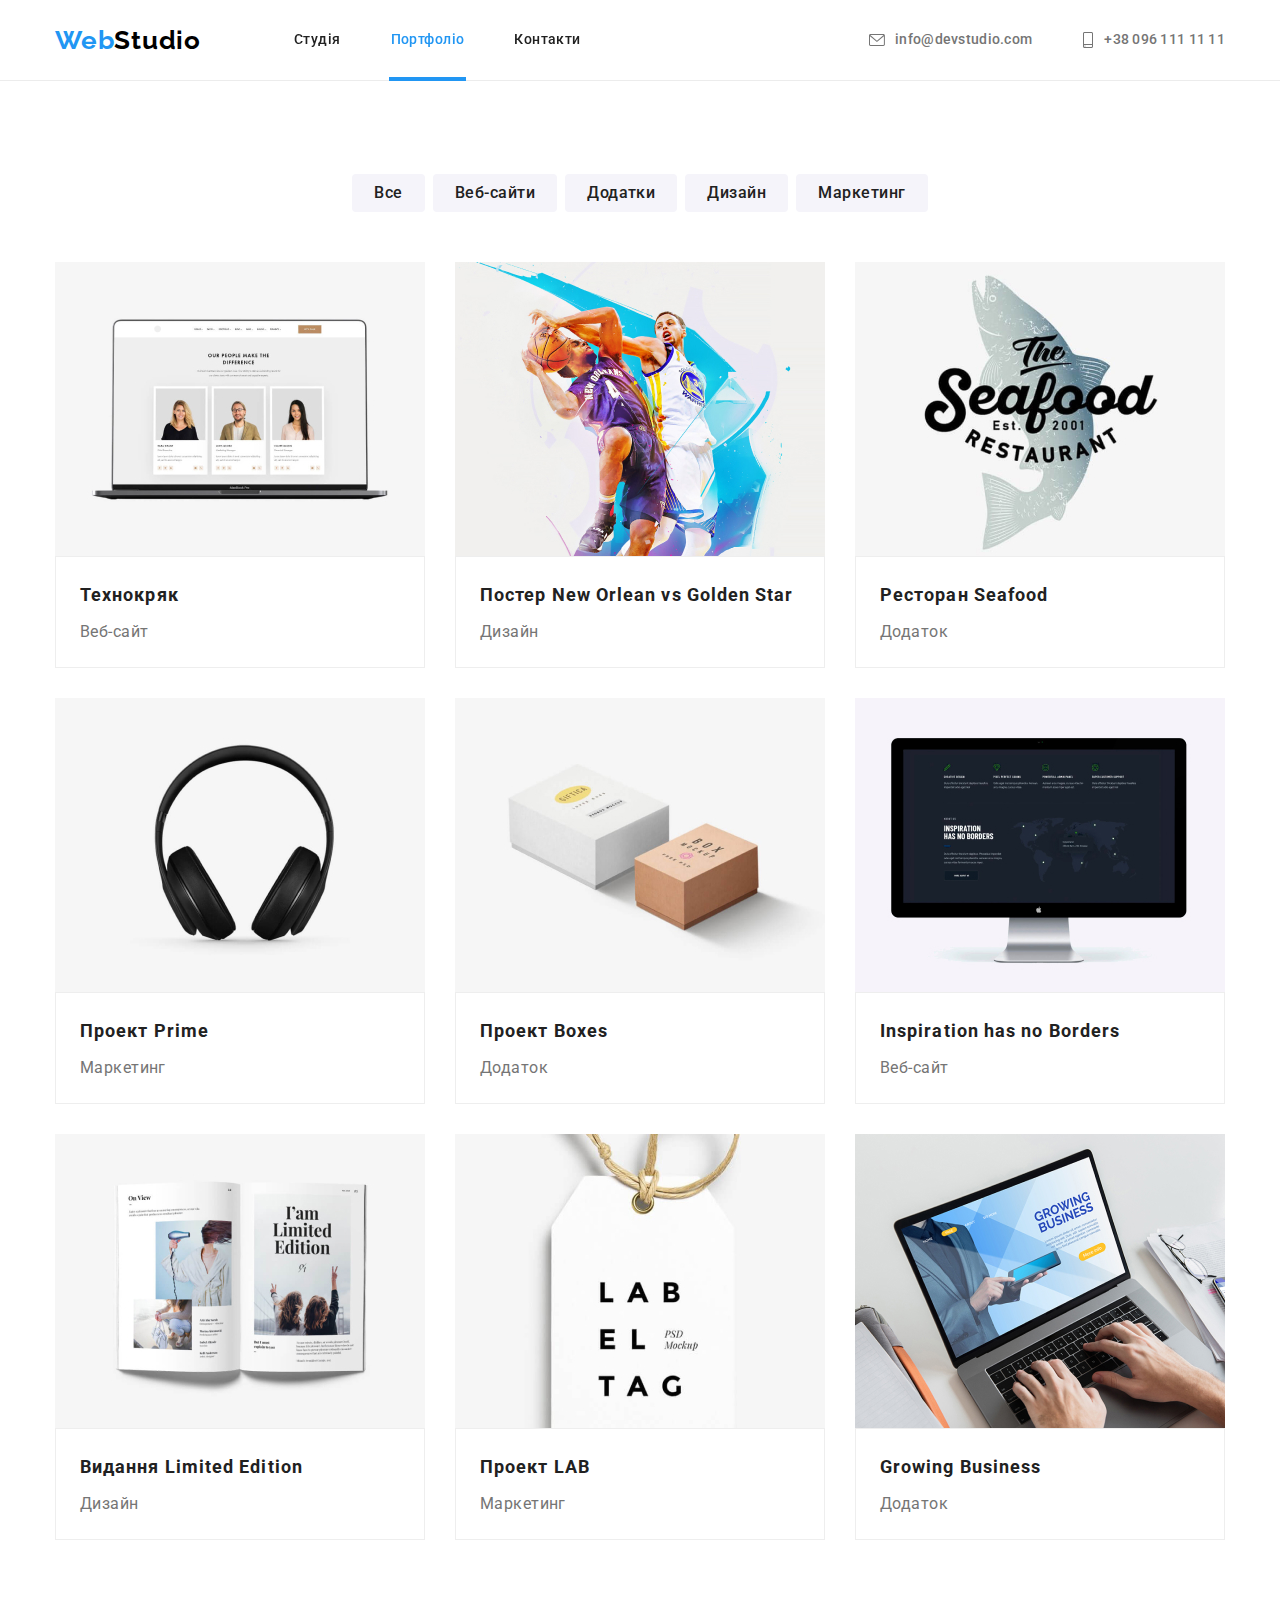
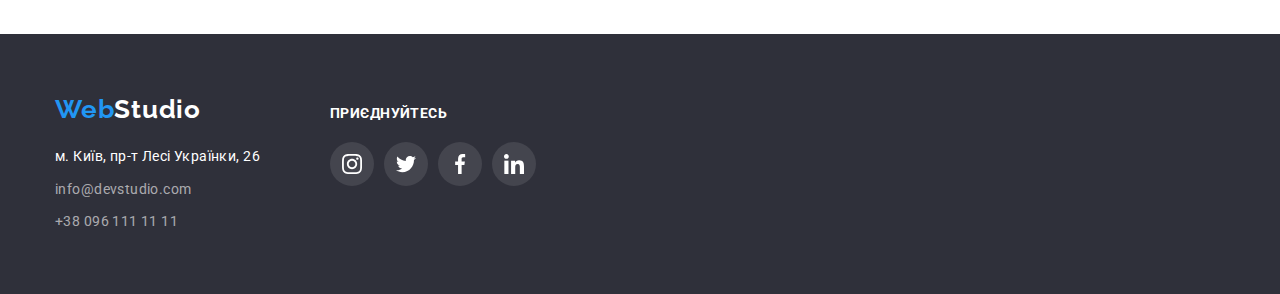
==== portfolio.html @ 3362c7db "+" ====
<!DOCTYPE html>
<html lang="uk">
<head>
    <meta charset="UTF-8" />
    <meta http-equiv="X-UA-Compatible" content="IE=edge" />
    <meta name="viewport" content="width=device-width, initial-scale=1.0" />
    <link
      rel="stylesheet"
      href="https://cdnjs.cloudflare.com/ajax/libs/modern-normalize/0.6.0/modern-normalize.min.css
   "/>
    
    <link rel="preconnect" href="https://fonts.googleapis.com" />
    <link rel="preconnect" href="https://fonts.gstatic.com" crossorigin />
    <link
      href="https://fonts.googleapis.com/css2?family=Raleway:wght@700&family=Roboto:wght@400;500;700;900&display=swap"
      rel="stylesheet"
    />
    <link rel="stylesheet" href="styles/styles.css" />
    <title>Studio</title>
  </head>
<body>
     <!--header шапка-->
    <header class="page-head">
      <div class="container">
        <nav class="page-header">
          <a href="./index.html" class="slogan"
            ><span class="logo">Web</span>Studio</a
          >
          <ul class="site-nav">
            <li class="list">
              <a href="./index.html" class="item">Студія</a>
            </li>
            <li class="list">
              <a href="./portfolio.html" class="item current">Портфоліо</a>
            </li>
            <li class="list">
              <a href="" class="item">Контакти</a>
            </li>
          </ul>
        </nav>
        <ul class="nav-kontact">
          <li class="lis">
            <a href="mailto:info@devstudio.com" class="contacts">
              <svg class="contacts-icon" width="16" height="12">
                <use href="./images/icon/sprite.svg#icon-envelope"></use>
              </svg>
              info@devstudio.com</a
            >
          </li>
          <li class="lis">
            <a href="tel:+380961111111" class="contacts">
              <svg class="contacts-icon" width="12" height="16">
                <use href="./images/icon/sprite.svg#icon-smartphone"></use>
              </svg>
              +38 096 111 11 11
            </a>
          </li>
        </ul>
      </div>
    </header>
    <main>
    <section class="section">
        <!--Список кнопок навігація по прикладам робіт-->
        <div class="container">
        <h1 class="visually-hidden">Портфоліо</h1>
        <ul class="nav-porfolio">
            <li class="items">
                <button type="button" name="Все" class="btn">Все</button>
            </li>
            <li class="items">
                <button type="button" name="Все" class="btn">Веб-сайти</button>
              </li>
            <li class="items">
                <button type="button" name="Все" class="btn">Додатки</button>
              </li>
            <li class="items">
                <button type="button" name="Все" class="btn">Дизайн</button>
              </li>
            <li class="items">
                <button type="button" name="Все" class="btn">Маркетинг</button>
              </li>
        </ul>
      
        <!--Фотокарточки !! Галерея прикладів робіт фірми-->
       
        <ul class="section-portfolio">
            <li class="items-porfolio">
              <a href="#" class="items-shadow">
                <div class="product">
                   <img src="./images/pic/img_texnocriak.jpg" alt="аватар-ноутбук" width="370">
                   <div class="product-text-action">
                     <p class="description-text">
                       Ресурс пропонує комплескні пропозиції з різним рівнем функціоналу та сервісів.Все це дозволить відчувати отримати вичерпні відомості про компанію чи приватну особу.
                      </p>
                   </div>
                 </div>
                <div class="portfolio">
                  <h2 class="firm">Технокряк</h2>
                  <p class="headline">Веб-сайт</p>
                </div>
              </a>
            </li>
            <li class="items-porfolio">
              <a href="#" class="items-shadow">
                <div class="product">
                <img src="./images/pic/img_new_orlean_golden-star.jpg" alt="постер-новий-орлеан" width="370">
                 <div class="product-text-action">
                     <p class="description-text">
                       Ресурс пропонує комплескні пропозиції з різним рівнем функціоналу та сервісів.Все це дозволить відчувати отримати вичерпні відомості про компанію чи приватну особу.
                      </p>
                    </div>
                 </div>
                <div class="portfolio">
                 <h2 class="firm">Постер New Orlean vs Golden Star</h2>
                <p class="headline">Дизайн</p>
                </div>
                </a>
            </li>
            <li class="items-porfolio">
              <a href="#" class="items-shadow">
                <div class="product">
                <img src="./images/pic/img_seafood.jpg" alt="аватра-seafood" width="370">
                <div class="product-text-action">
                     <p class="description-text">
                       Ресурс пропонує комплескні пропозиції з різним рівнем функціоналу та сервісів.Все це дозволить відчувати отримати вичерпні відомості про компанію чи приватну особу.
                      </p>
                     </div>
                    </div>
                <div class="portfolio">
                 <h2 class="firm">Ресторан Seafood</h2>
                <p class="headline">Додаток</p>
                </div>
                </a>
            </li>
            <li class="items-porfolio">
              <a href="#" class="items-shadow">
                <div class="product">
                <img src="./images/pic/img_project_prime.jpg" alt="фото-навушники" width="370">
                <div class="product-text-action">
                     <p class="description-text">
                       Ресурс пропонує комплескні пропозиції з різним рівнем функціоналу та сервісів.Все це дозволить відчувати отримати вичерпні відомості про компанію чи приватну особу.
                      </p>
                     </div>
                   </div>
                <div class="portfolio">
                 <h2 class="firm">Проект Prime</h2>
                <p class="headline">Маркетинг</p>
                </div>
                </a>
            </li>
            <li class="items-porfolio">
              <a href="#" class="items-shadow">
                <div class="product">
                <img src="./images/pic/img_project_boxes.jpg" alt="фото коробки" width="370">
                   <div class="product-text-action">
                     <p class="description-text">
                       Ресурс пропонує комплескні пропозиції з різним рівнем функціоналу та сервісів.Все це дозволить відчувати отримати вичерпні відомості про компанію чи приватну особу.
                       </p>
                      </div>
                  </div>
                <div class="portfolio">
                 <h2 class="firm">Проект Boxes</h2>
                <p class="headline">Додаток</p>
                </div>
                </a>
            </li>
            <li class="items-porfolio">
              <a href="#" class="items-shadow">
                <div class="product">
                <img src="./images/pic/img_inspiration_has_no_borders.jpg" alt="монітор-яблуко" width="370">
                   <div class="product-text-action">
                     <p class="description-text">
                       Ресурс пропонує комплескні пропозиції з різним рівнем функціоналу та сервісів.Все це дозволить відчувати отримати вичерпні відомості про компанію чи приватну особу.
                       </p>
                     </div>
                  </div>
                <div class="portfolio">
                 <h2 class="firm">Inspiration has no Borders</h2>
                <p class="headline">Веб-сайт</p>
                </div>
                </a>
            </li>
            <li class="items-porfolio">
              <a href="#" class="items-shadow">
                <div class="product">
                <img src="./images/pic/img_limited_edition.jpg" alt="журнал" width="370">
                 <div class="product-text-action">
                     <p class="description-text">
                       Ресурс пропонує комплескні пропозиції з різним рівнем функціоналу та сервісів.Все це дозволить відчувати отримати вичерпні відомості про компанію чи приватну особу.
                       </p>
                     </div>
                  </div>
                <div class="portfolio">
                 <h2 class="firm">Видання Limited Edition</h2>
                <p class="headline">Дизайн</p>
                </div>
                </a>
            </li>
            <li class="items-porfolio">
              <a href="#" class="items-shadow">
                <div class="product">
                <img src="./images/pic/img_project_lab.jpg" alt="бірка-логотип" width="370">
                <div class="product-text-action">
                     <p class="description-text">
                       Ресурс пропонує комплескні пропозиції з різним рівнем функціоналу та сервісів.Все це дозволить відчувати отримати вичерпні відомості про компанію чи приватну особу.
                       </p>
                     </div>
                  </div>
                <div class="portfolio">
                 <h2 class="firm">Проект LAB</h2>
                <p class="headline">Маркетинг</p>
                </div>
                </a>
            </li>
            <li class="items-porfolio">
              <a href="#" class="items-shadow">
                <div class="product">
                <img src="./images/pic/img_growing_business.jpg" alt="робота-на-ноутбуці" width="370">
                <div class="product-text-action">
                     <p class="description-text">
                       Ресурс пропонує комплескні пропозиції з різним рівнем функціоналу та сервісів.Все це дозволить відчувати отримати вичерпні відомості про компанію чи приватну особу.
                       </p>
                     </div>
                  </div>
                <div class="portfolio">
                 <h2 class="firm">Growing Business</h2>
                <p class="headline">Додаток</p>
                </div>
                </a>
            </li>
        </ul>
        </div>
    </section>
    </main>
     <!--Footer підвал сайту контактна інформація фірми-->
     <footer class="footer">
      <div class="container">
         <div>
         <address class="footer-bloc">
          <a href="./index.html" class="slogan log-footer"
             ><span class="logo">Web</span>Studio</a
           >
            <ul class="nav-footer">
            <li class="items-footer">
              <a
                href="https://goo.gl/maps/CPtrU1FHBa2aNyZL9"
                target="_blank"
                rel="noopener noreferrer nofollow"
                class="adres"
                >м. Київ, пр-т Лесі Українки, 26</a
               >
               </li>
               <li class="items-footer">
                <a href="milato:info@devstudio.com" class="contact"
                >info@devstudio.com</a
              >
              </li>
              <li class="items-footer">
              <a href="tel:+380961111111" class="contact">+38 096 111 11 11</a>
              </li>
            </ul>
          </address>
        </div>
        <div class="container-icon">
        <p class="social-footer">приєднуйтесь</p>
          <ul class="media-nav">
               <li class="nav-media">
                    <a class="icon-footer" href="#">
                      <svg class="teame-social-icon" width="20" height="20">
                        <use
                          href="./images/icon/sprite.svg#icon-instagram-2"
                        ></use>
                      </svg>
                    </a>
                  </li>
                  <li class="nav-media">
                    <a class="icon-footer" href="#">
                      <svg class="teame-social-icon" width="20" height="20">
                        <use
                          href="./images/icon/sprite.svg#icon-twitter-1"
                        ></use>
                      </svg>
                    </a>
                  </li>
                  <li class="nav-media">
                    <a class="icon-footer" href="#">
                      <svg class="teame-social-icon" width="20" height="20">
                        <use
                          href="./images/icon/sprite.svg#icon-facebook-1"
                        ></use>
                      </svg>
                    </a>
                  </li>
                  <li class="nav-media">
                    <a class="icon-footer" href="#">
                      <svg class="teame-social-icon" width="20" height="20">
                        <use
                          href="./images/icon/sprite.svg#icon-linkedin-1"
                        ></use>
                      </svg>
                    </a>
                  </li>
              </ul>
            </div>
        </div>    
    </footer>
    </footer>
</body>
</html>
---- styles/styles.css ----
/* основний колір тексту #212121; */

/*другорядний колір тексту #757575; */

/* білий колір #FFFFFF; */

/* синій (акцент) колір #2196F3; */

/* другорядний колір фону  #F5F4FA; */

/* колір фону блок герой і футор  #2F303A; */

/* колір логотипу #000000 .. #2196F3; */

:root {
  --primart-text-color: #212121;
  --title-text-color: #757575;
  --accent-color: #2196f3;
  --futer-bg-color: #2f303a;
  --logo-color: #000000;
  --background-color: #fff;
  --background-color-team: #f5f4fa;
  --contener-color: #eeeee;
  --icon-color: #AFB1B8;
  --items-shadow:#EEEEEE;
}

body {
  font-family: "Roboto", sans-serif;
  background-color: #fff;
  letter-spacing: 0.03em;
  font-style: normal;
  
  font-size: 14px;
  padding-top: 80px;
}

p,
h1,
h2,
h3,
h4,
h5,
h6,
ul {
  margin: 0;
  padding-left: 0;
  padding-right: 0;
  list-style: none;
}

img {
  display: block;
  max-width: 100%;
  height: auto;
}

/* логотип студії*/

.slogan {
  font-family: "Raleway";
  font-style: normal;
  font-weight: 700;
  font-size: 26px;
  line-height: 1.19;
  letter-spacing: 0.03em;
  text-decoration: none;
  color: var(--logo-color);
  margin-right: 0px;
}

.logo {
  color: var(--accent-color);
}

/* шапка навігації */

.page-header {
  font-weight: 500;
  font-size: 14px;
  line-height: 1.14;
  margin-top: 0%;
  margin-bottom: 0%;
  align-items: center;
  display: flex;
  justify-content: center ;
}

.page-head > .container {
  display: flex;
}

.site-nav {
  list-style: none;
  margin-top: 0;
  margin-bottom: 0;
  display: flex;
  margin-left: 93px;
  gap: 50px;
}

.list {
  gap: 50px;
}

.item {
  text-decoration: none;
  font-weight: 500;
  font-size: 14px;
  line-height: 1.14;
  color: var(--primart-text-color);
  padding-top: 32px;
  padding-bottom: 32px;
   position: relative;
  transition: color 250ms cubic-bezier(0.4, 0, 0.2, 1);
}

.item.current::after {
  content:'';
  width: 100%;
  left: 0;
  bottom: 0;
  border-radius: 2px;
  outline: 2px solid currentColor;
  position: absolute; 
  transform: scaleX(1);
  transition: transform 250ms cubic-bezier(0.4, 0, 0.2, 1);
}

.item:hover::after {
  transform: scaleX(0);
}

.item:hover,
.item:focus {
  color: var(--accent-color);
}
.contacts {
  display: flex;
  align-items:center;
  font-weight: 500;
  
  line-height: 1.14;
  letter-spacing: 0.02em;
  color: var(--title-text-color);
  text-decoration: none;
  padding: 32px 0;
  transition: color 250ms cubic-bezier(0.4, 0, 0.2, 1);
}

.contacts-icon {
  margin-right: 10px;
  fill: currentColor;
}

.contacts:hover,
.contacts:focus {
  color: var(--accent-color);
}

.contacts:focus {
  color: var(--accent-color);
}

.current {
  color: var(--accent-color);
}

.page-head {
  position: fixed;
  width: 100%;
  z-index: 2;
  top: 0;
  left: 0;
  min-width: 80px;
  display: flex;
  align-items: center;
  border-bottom: 1px solid #ececec;
  background-color:var(--background-color);
  transition: 250ms cubic-bezier(0.4, 0, 0.2, 1);
}

.container {
  padding-right: 15px;
  padding-left: 15px;
  margin-left: auto;
  margin-right: auto;
  width: 1200px;
}

.section {
  padding-top: 94px;
  padding-bottom: 94px;
}

.nav-kontact {
  display: flex;
  margin-top: 0%;
  margin-left: auto;
  margin-bottom: 0%;
  gap: 50px;
}

.header-kontact {
  display: flex;
  margin-top: 0%;
  margin-bottom: 0%;
}

/* блок герой */

.hero {
  background-color: var(--futer-bg-color);
  text-align: center;
  margin-left: auto;
  margin-right: auto;
  padding: 200px 0;
  background-image: linear-gradient(
      to right,
      rgba(47, 48, 58, 0.4),
      rgba(47, 48, 58, 0.4)
    ),
    url(../images/pic/hero.jpg);
  max-width: 1600px;
  height: 600px;
  background-repeat: no-repeat;
  background-position: center;
  background-size: cover;
}
.hero-title {
  font-weight: 900;
  font-size: 44px;
  line-height: 1.36;
  text-align: center;
  letter-spacing: 0.06em;
  text-transform: uppercase;
  color: var(--background-color);
  margin-left: auto;
  margin-right: auto;
  width: 696px;
}
.button {
  font-weight: 700;
  font-size: 16px;
  line-height: 1.87;
  letter-spacing: 0.06em;
  color: var(--background-color);
  background-color: var(--accent-color);
  box-shadow: 0px 4px 4px rgba(0, 0, 0, 0.15);
  border-radius: 4px;
  margin-top: 30px;
  padding: 10px 32px;
  border: none;
  cursor: pointer;
}
/* ключові можливості та стратегія фірми  */

.visually-hidden {
  position: absolute;
  width: 1px;
  height: 1px;
  margin: -1px;
  border: 0;
  padding: 0;

  white-space: nowrap;
  clip-path: inset(100%);
  clip: rect(0 0 0 0);
  overflow: hidden;
}

.items {
  list-style: none;
  box-sizing: border-box;
  max-width: 270px;
  margin-top: 0px;
  gap: 30px;
}

.items.antenna::before {
  display: block;
  content: "";
  height: 120px;
  margin-bottom: 30px;
  background-color: var(--background-color-team);
  background-image: url(../images/icon/antenna.svg);
  background-repeat: no-repeat;
  background-position: center;
}

.items.clock::before {
  display: block;
  content: "";
  height: 120px;
  margin-bottom: 30px;
  background-color: var(--background-color-team);
  background-image: url(../images/icon/clock.svg);
  background-repeat: no-repeat;
  background-position: center;
}
.items.diagrama::before {
  display: block;
  content: "";
  height: 120px;
  margin-bottom: 30px;
  background-color: var(--background-color-team);
  background-image: url(../images/icon/diagram.svg);
  background-repeat: no-repeat;
  background-position: center;
}
.items.astronaut::before {
  display: block;
  content: "";
  height: 120px;
  margin-bottom: 30px;
  background-color: var(--background-color-team);
  background-image: url(../images/icon/astronaut.svg);
  background-repeat: no-repeat;
  background-position: center;
}

.wraper {
  display: flex;
  margin-top: 0;
  margin-bottom: 0px;
  gap: 30px;
}

.caption {
  font-weight: 700;
  font-size: 14px;
  line-height: 1.14;
  letter-spacing: 0.03em;
  margin-bottom: 10px;
  box-sizing: border-box;
  text-transform: uppercase;
}

.text {
  font-weight: 400;
  font-size: 14px;
  line-height: 1.75;
  letter-spacing: 0.03em;
  color: var(--title-text-color);
  margin-top: 0;
  box-sizing: border-box;
}

/* чим ми займаємося основін приклади робіт */
.heading {
  font-weight: 700;
  font-size: 36px;
  line-height: 1.16;
  letter-spacing: 0.03em;
  text-align: center;
  margin-bottom: 50px;
}

.heading-flex {
  display: flex;
  gap: 30px;
  padding: 0px;
  margin: 0px;
  list-style: none;
}
.work {
  padding-top: 0;
}

.product-work {
  position: relative;
}


.eclipse-text {
font-weight: 700;
line-height: 1.14;
text-transform: uppercase;
color: var(--background-color);
position: absolute;
bottom: 0;
width:100%;
height: 70px;
display: flex;
justify-content: center;
align-items: center;
background-color: rgb(47, 48, 58,80%);
}

/* наша команда */

.team {
  background-color: var(--background-color-team);
}

.team {
  background-color: var(--background-color-team);
}
.names {
  font-weight: 500;
  font-size: 16px;
  line-height: 1.18;
  letter-spacing: 0.03em;
  text-align: center;
  margin-bottom: 10px;
}

.desc {
  font-weight: 400;
  font-size: 16px;
  line-height: 1.18;
  letter-spacing: 0.03em;
  color: var(--title-text-color);
  text-align: center;
}

.subject {
  padding: 30px 0;
}

.itemss {
  list-style: none;
  box-sizing: border-box;
  max-width: 270px;
  margin-top: 0px;
  gap: 30px;
  background: #ffffff;
  /* material shadow v1 */

  box-shadow: 0px 1px 3px rgba(0, 0, 0, 0.12), 0px 1px 1px rgba(0, 0, 0, 0.14),
    0px 2px 1px rgba(0, 0, 0, 0.2);
  border-radius: 0px 0px 4px 4px;
}

.facebook {
  width: 44px;
  height: 44px;
  display: flex;
  color:var(--icon-color);
  border-radius: 50%;
  background-color: rgba(255, 255, 255, 0.1);
  justify-content:center;
  align-items:center;
  transition: color 250ms cubic-bezier(0.4, 0, 0.2, 1), background-color 250ms cubic-bezier(0.4, 0, 0.2, 1);
}

.teame-social-icon {
  fill: currentColor;
}

.facebook:hover,
.facebook:focus {
  color: var(--background-color);
  background-color: var(--accent-color);
  
}


.media-nav {
  display: flex;
  gap: 10px;
  justify-content: center;
  margin-top: 16px;
}


/* Список партнерських фірм */

.heading-firm {
  font-weight: 700;
  font-size: 36px;
  line-height: 1.16;
  letter-spacing: 0.03em;
  text-align: center;
  margin-bottom: 50px;
}

.partners {
  padding: 94px 0;
}

.partners-firm {
  display: flex;
   gap: 30px;
}

.firm-logo {
  width: 100%;
  height: 100%;
  display: flex;
  color:var(--icon-color);
  border: 1px solid var(--icon-color);
  justify-content: center;
  align-items:center;
  border-radius: 4px;
  transition: color 250ms cubic-bezier(0.4, 0, 0.2, 1), border-color 250ms cubic-bezier(0.4, 0, 0.2, 1);
}

.firm-social-icon {
  fill:currentColor;
}

.firm-logo:hover,
.firm-logo:focus {
  color:var(--accent-color); 
  border-color: var(--accent-color);
}



.nav-firm {
  width: 170px;
  height: 92px;
  
}


/* підвал сайту */

.footer {
  background-color: var(--futer-bg-color);
  padding: 60px 0;
  display: flex;
}

.footer > .container {
  display: flex;
  align-items:baseline;
  gap: 70px;
}
.adres {
  font-weight: 400;
  font-size: 14px;
  line-height: 1.71;
  letter-spacing: 0.03em;
  text-decoration: none;
  font-style: normal;
  color: var(--background-color);
  display: inline block;
  padding-left: 0px;
  transition: color 250ms cubic-bezier(0.4, 0, 0.2, 1);
}
.contact {
  font-weight: 400;
  font-size: 14px;
  line-height: 1.71;
  letter-spacing: 0.03em;
  text-decoration: none;
  font-style: normal;
  color: rgba(255, 255, 255, 0.6);
  transition: color 250ms cubic-bezier(0.4, 0, 0.2, 1);
}

.adres:hover,
.adres:focus {
  color: var(--accent-color);
}

.items-footer {
  margin-bottom: 0px;
  padding-top: 0px;
}

.items-footer:not(:last-child) {
  margin-bottom: 9px;
}

.contact:hover,
.contact:focus {
  color: var(--accent-color);
}

.log-footer {
  color: var(--background-color);
  margin-bottom: 20px;
  display: block;
}

.container-icon {
  margin-top: 12px;
}

.social-footer {
color: var(--background-color);
font-family: 'Roboto';
font-style: normal;
font-weight: 700;
line-height: 1.14;
letter-spacing: 0.03em;
text-transform: uppercase;
margin-bottom: 20px;
}

.icon-footer {
  width: 44px;
  height: 44px;
  display: flex;
  color:var(--background-color);
  border-radius: 50%;
  background-color: rgba(255, 255, 255, 0.1);
  justify-content:center;
  align-items:center;
  transition:  background-color 250ms cubic-bezier(0.4, 0, 0.2, 1);
}

.teame-social-icon {
  fill: currentColor;
}

.icon-footer:hover,
.icon-footer:focus {
  color: var(--background-color);
  background-color: var(--accent-color);
}

/* оформлення сторінки портфоліо */

/* оформлення кнопок навігації */
.btn {
  font-family: "Roboto";
  font-weight: 500;
  font-size: 16px;
  line-height: 1.62;
  letter-spacing: 0.03em;
  background-color: var(--background-color-team);
  color: var(--primart-text-color);
  border-radius: 4px;
  border: none;
  cursor: pointer;
  padding: 6px 22px;
   transition: color 250ms cubic-bezier(0.4, 0, 0.2, 1), background-color 250ms cubic-bezier(0.4, 0, 0.2, 1), box-shadow 250ms cubic-bezier(0.4, 0, 0.2, 1);
}
.btn:hover,
.btn:focus {
  background-color: var(--accent-color);
  color: var(--background-color);
  box-shadow: 0px 3px 1px rgba(0, 0, 0, 0.1), 0px 1px 2px rgba(0, 0, 0, 0.08), 0px 2px 2px rgba(0, 0, 0, 0.12);
}


/* оформлення галереї прикладів робіт */

.items-shadow {
 display: block;
 text-decoration: none;
 color:var(--primart-text-color);
 transition: color 250ms cubic-bezier(0.4, 0, 0.2, 1),
}

.items-shadow:hover,
.items-shadow:focus{
  box-shadow: 0px 1px 1px rgba(0, 0, 0, 0.12), 0px 4px 4px rgba(0, 0, 0, 0.06),
    1px 4px 6px rgba(0, 0, 0, 0.16);
}

.items-shadow:hover .product-text-action,
.items-shadow:focus .product-text-action {
  transform: translate(0);
  opacity: 1;
}

.product {
  position: relative;
  overflow: hidden;
}

.product-text-action {
  position: absolute;
  bottom: 0;
  right: 0;
  padding: 61px 24px;
  height: 100%;
  width: 100%;
  transition: transform 250ms cubic-bezier(0.1, 0, 0.2, 1), opacity 250ms cubic-bezier(0.1, 0, 0.2, 1);
  background: rgba(33, 150, 243, 0.9);
   opacity: 0; 
 transform: translateY(100%); 
}


.description-text {
  display: block;
font-weight: 400;
font-size: 18px;
line-height: 28px;
color: var(--background-color);
/* or 156% */

}

.items-porfolio:hover .product-text-action {
 opacity: 1;
}

.ptoduct:hover.product-text-action {
  transform: translateY(0);
}


.firm {
  font-weight: 700;
  font-size: 18px;
  line-height: 2;
  letter-spacing: 0.06em;
  margin-bottom: 0px;
}

.headline {
  font-weight: 400;
  font-size: 16px;
  line-height: 1.87;
  color: var(--title-text-color);
  margin-top: 4px;
}

/* /* Поротфоліо * */

.nav-porfolio {
  display: flex;
  gap: 8px;
  justify-content: center;
  margin-bottom: 50px;
}

.section-portfolio {
  display: flex;
  flex-wrap: wrap;
  margin-right: -30px;
  margin-bottom: -30px;
}

.items-porfolio {
  width: 370px;

  margin-right: 30px;
  margin-bottom: 30px;
}

.portfolio {
  padding: 20px 24px;
  border: 1px solid #eeeeee;
}

/* модельне вікно */

.backdrop {
  position: fixed;
  top: 0;
  left: 0;
  width: 100%;
  height: 100%;
  background-color: rgb(0, 0, 0, 0.2);
   z-index: 2;
   opacity: 1;
   transition: opacity 250ms cubic-bezier(0.4, 0, 0.2, 1);
}


.backdrop.is-hidden {
  opacity: 0;
  pointer-events: none;
}

.modal {
  height: 581px;
  width: 528px;
  background-color: var(--background-color);

  position: absolute;
  top:50%;
  left:50%;
  transform: translate(-50%, -50%);
}

.close-modal {
  position: fixed;
  cursor: pointer;
  top: 8px;
  right: 8px;
  width: 30px;
  height: 30px;
  border-radius:50%;
  border: 1px solid rgba(0, 0, 0, 0.1);
  background-color: var(--background-color);
}
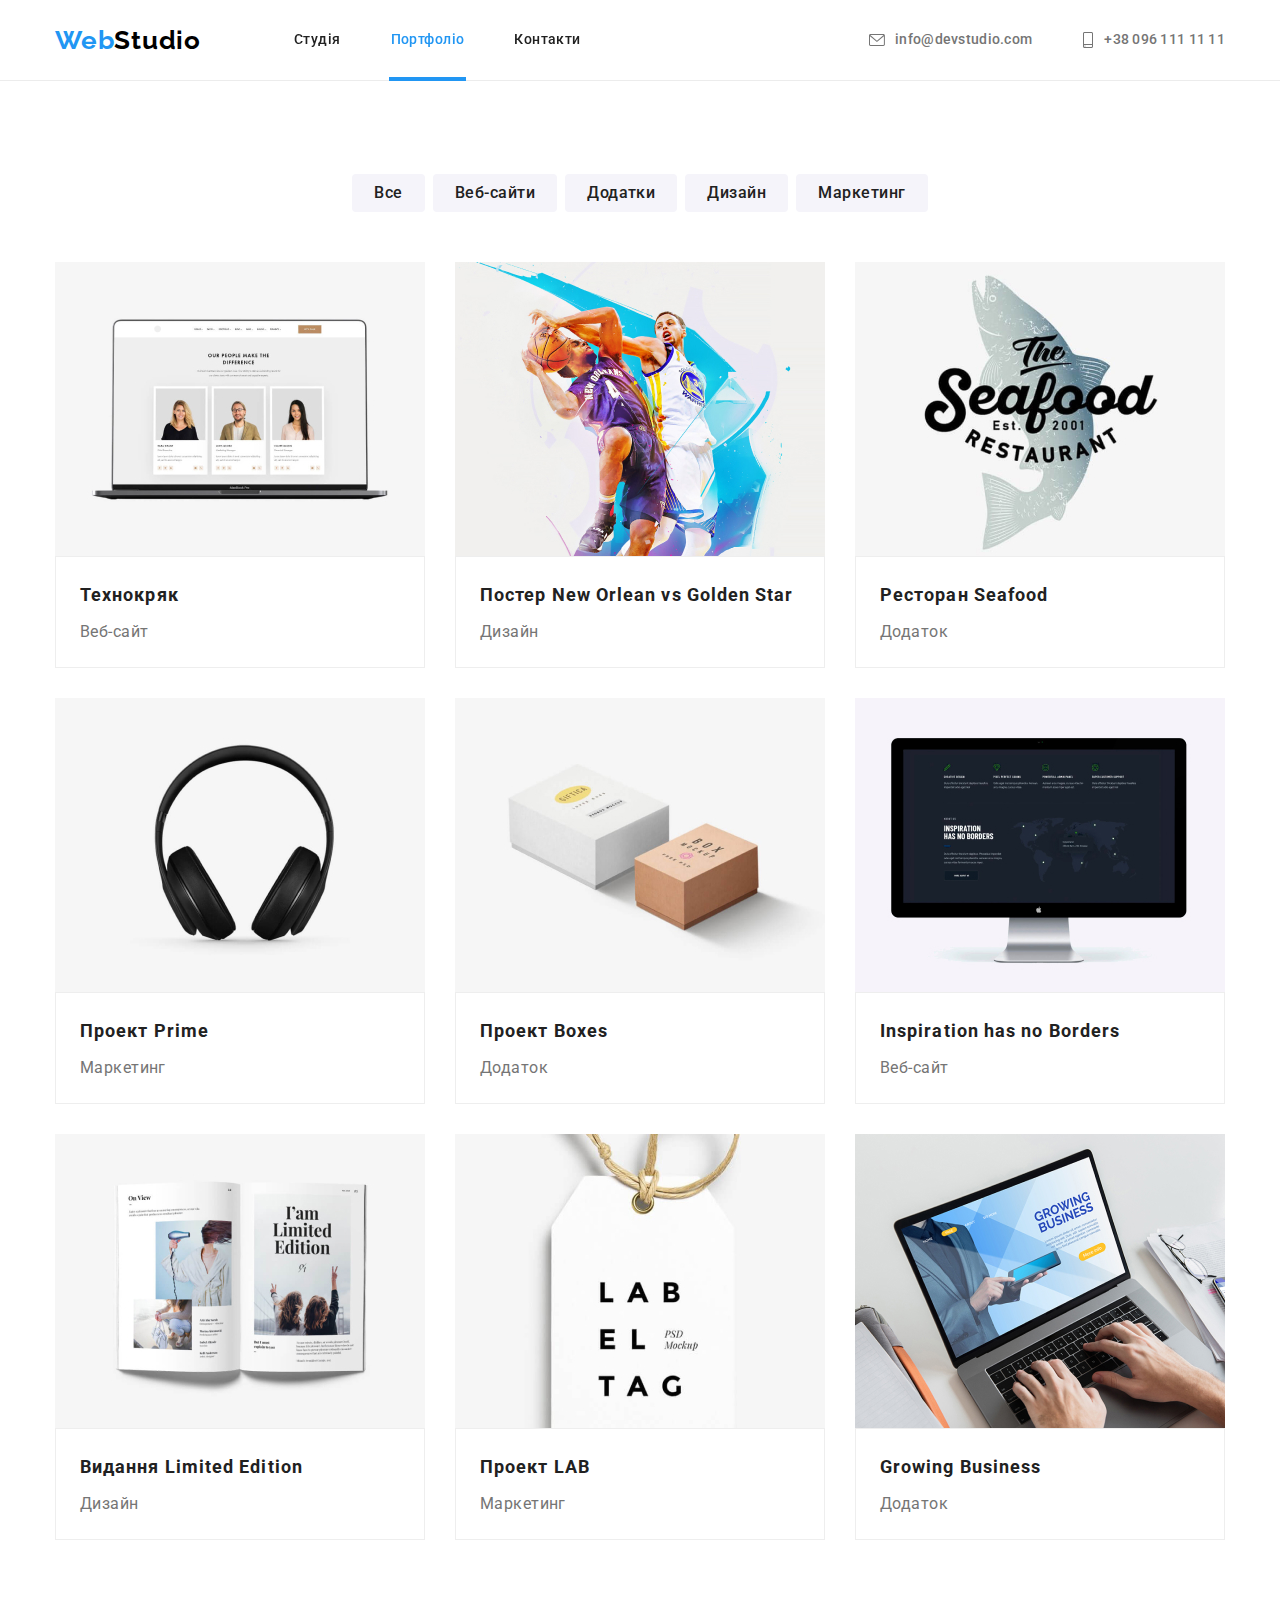
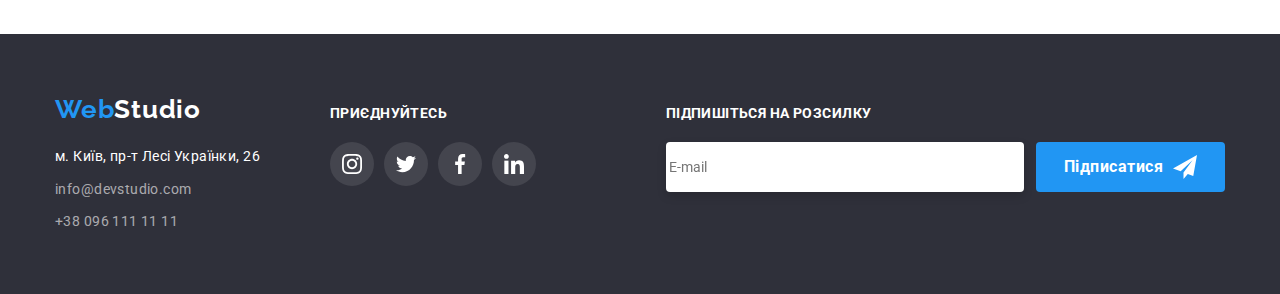
==== commit f5abdbef: "26.10 21-05" ====
--- a/portfolio.html
+++ b/portfolio.html
@@ -233,9 +233,9 @@
     </section>
     </main>
      <!--Footer підвал сайту контактна інформація фірми-->
-     <footer class="footer">
+  <footer class="footer">
       <div class="container">
-         <div>
+         <div class="">
          <address class="footer-bloc">
           <a href="./index.html" class="slogan log-footer"
              ><span class="logo">Web</span>Studio</a
@@ -260,7 +260,7 @@
               </li>
             </ul>
           </address>
-        </div>
+         </div>
         <div class="container-icon">
         <p class="social-footer">приєднуйтесь</p>
           <ul class="media-nav">
@@ -302,8 +302,22 @@
                   </li>
               </ul>
             </div>
+            <!--Footer Form Форма у футері-->
+          <div>
+              <p class="social-footer">Підпишіться на розсилку</p>
+              <form class="social-form">
+                     <input class="footer-email" type="email" name="email" placeholder="E-mail">
+                          <button class="btn-telgram"         type="submit">Підписатися  
+                             <svg class="icon-telegram" width="24" height="24">
+                               <use
+                               href="./images/icon/sprite.svg#icon-icon-telegram"
+                             ></use>
+                       </svg>
+                </button>
+              </form>   
+            </div>
         </div>    
     </footer>
-    </footer>
+    
 </body>
 </html>--- a/styles/styles.css
+++ b/styles/styles.css
@@ -21,8 +21,8 @@
   --background-color: #fff;
   --background-color-team: #f5f4fa;
   --contener-color: #eeeee;
-  --icon-color: #AFB1B8;
-  --items-shadow:#EEEEEE;
+  --icon-color: #afb1b8;
+  --items-shadow: #eeeeee;
 }
 
 body {
@@ -30,7 +30,7 @@
   background-color: #fff;
   letter-spacing: 0.03em;
   font-style: normal;
-  
+
   font-size: 14px;
   padding-top: 80px;
 }
@@ -83,7 +83,7 @@
   margin-bottom: 0%;
   align-items: center;
   display: flex;
-  justify-content: center ;
+  justify-content: center;
 }
 
 .page-head > .container {
@@ -111,18 +111,18 @@
   color: var(--primart-text-color);
   padding-top: 32px;
   padding-bottom: 32px;
-   position: relative;
+  position: relative;
   transition: color 250ms cubic-bezier(0.4, 0, 0.2, 1);
 }
 
 .item.current::after {
-  content:'';
+  content: "";
   width: 100%;
   left: 0;
   bottom: 0;
   border-radius: 2px;
   outline: 2px solid currentColor;
-  position: absolute; 
+  position: absolute;
   transform: scaleX(1);
   transition: transform 250ms cubic-bezier(0.4, 0, 0.2, 1);
 }
@@ -137,9 +137,9 @@
 }
 .contacts {
   display: flex;
-  align-items:center;
+  align-items: center;
   font-weight: 500;
-  
+
   line-height: 1.14;
   letter-spacing: 0.02em;
   color: var(--title-text-color);
@@ -176,7 +176,7 @@
   display: flex;
   align-items: center;
   border-bottom: 1px solid #ececec;
-  background-color:var(--background-color);
+  background-color: var(--background-color);
   transition: 250ms cubic-bezier(0.4, 0, 0.2, 1);
 }
 
@@ -371,20 +371,19 @@
   position: relative;
 }
 
-
 .eclipse-text {
-font-weight: 700;
-line-height: 1.14;
-text-transform: uppercase;
-color: var(--background-color);
-position: absolute;
-bottom: 0;
-width:100%;
-height: 70px;
-display: flex;
-justify-content: center;
-align-items: center;
-background-color: rgb(47, 48, 58,80%);
+  font-weight: 700;
+  line-height: 1.14;
+  text-transform: uppercase;
+  color: var(--background-color);
+  position: absolute;
+  bottom: 0;
+  width: 100%;
+  height: 70px;
+  display: flex;
+  justify-content: center;
+  align-items: center;
+  background-color: rgb(47, 48, 58, 80%);
 }
 
 /* наша команда */
@@ -436,12 +435,13 @@
   width: 44px;
   height: 44px;
   display: flex;
-  color:var(--icon-color);
+  color: var(--icon-color);
   border-radius: 50%;
   background-color: rgba(255, 255, 255, 0.1);
-  justify-content:center;
-  align-items:center;
-  transition: color 250ms cubic-bezier(0.4, 0, 0.2, 1), background-color 250ms cubic-bezier(0.4, 0, 0.2, 1);
+  justify-content: center;
+  align-items: center;
+  transition: color 250ms cubic-bezier(0.4, 0, 0.2, 1);
+  background-color: 250ms cubic-bezier(0.4, 0, 0.2, 1);
 }
 
 .teame-social-icon {
@@ -452,9 +452,7 @@
 .facebook:focus {
   color: var(--background-color);
   background-color: var(--accent-color);
-  
-}
-
+}
 
 .media-nav {
   display: flex;
@@ -462,7 +460,6 @@
   justify-content: center;
   margin-top: 16px;
 }
-
 
 /* Список партнерських фірм */
 
@@ -481,39 +478,36 @@
 
 .partners-firm {
   display: flex;
-   gap: 30px;
+  gap: 30px;
 }
 
 .firm-logo {
   width: 100%;
   height: 100%;
   display: flex;
-  color:var(--icon-color);
+  color: var(--icon-color);
   border: 1px solid var(--icon-color);
   justify-content: center;
-  align-items:center;
+  align-items: center;
   border-radius: 4px;
-  transition: color 250ms cubic-bezier(0.4, 0, 0.2, 1), border-color 250ms cubic-bezier(0.4, 0, 0.2, 1);
+  transition: color 250ms cubic-bezier(0.4, 0, 0.2, 1);
+  border-color: 250ms cubic-bezier(0.4, 0, 0.2, 1);
 }
 
 .firm-social-icon {
-  fill:currentColor;
+  fill: currentColor;
 }
 
 .firm-logo:hover,
 .firm-logo:focus {
-  color:var(--accent-color); 
+  color: var(--accent-color);
   border-color: var(--accent-color);
 }
-
-
 
 .nav-firm {
   width: 170px;
   height: 92px;
-  
-}
-
+}
 
 /* підвал сайту */
 
@@ -525,9 +519,13 @@
 
 .footer > .container {
   display: flex;
-  align-items:baseline;
-  gap: 70px;
-}
+  align-items: baseline;         
+}
+
+.footer-bloc {
+  margin-right: 70px;
+}
+
 .adres {
   font-weight: 400;
   font-size: 14px;
@@ -578,29 +576,34 @@
 
 .container-icon {
   margin-top: 12px;
+  margin-right: auto;
 }
 
 .social-footer {
-color: var(--background-color);
-font-family: 'Roboto';
-font-style: normal;
-font-weight: 700;
-line-height: 1.14;
-letter-spacing: 0.03em;
-text-transform: uppercase;
-margin-bottom: 20px;
+  color: var(--background-color);
+  font-family: "Roboto";
+  font-style: normal;
+  font-weight: 700;
+  line-height: 1.14;
+  letter-spacing: 0.03em;
+  text-transform: uppercase;
+  margin-bottom: 20px;
+}
+
+.social-form {
+  display: flex;
 }
 
 .icon-footer {
   width: 44px;
   height: 44px;
   display: flex;
-  color:var(--background-color);
+  color: var(--background-color);
   border-radius: 50%;
   background-color: rgba(255, 255, 255, 0.1);
-  justify-content:center;
-  align-items:center;
-  transition:  background-color 250ms cubic-bezier(0.4, 0, 0.2, 1);
+  justify-content: center;
+  align-items: center;
+  transition: background-color 250ms cubic-bezier(0.4, 0, 0.2, 1);
 }
 
 .teame-social-icon {
@@ -628,27 +631,29 @@
   border: none;
   cursor: pointer;
   padding: 6px 22px;
-   transition: color 250ms cubic-bezier(0.4, 0, 0.2, 1), background-color 250ms cubic-bezier(0.4, 0, 0.2, 1), box-shadow 250ms cubic-bezier(0.4, 0, 0.2, 1);
+  transition: color 250ms cubic-bezier(0.4, 0, 0.2, 1),
+    background-color 250ms cubic-bezier(0.4, 0, 0.2, 1),
+    box-shadow 250ms cubic-bezier(0.4, 0, 0.2, 1);
 }
 .btn:hover,
 .btn:focus {
   background-color: var(--accent-color);
   color: var(--background-color);
-  box-shadow: 0px 3px 1px rgba(0, 0, 0, 0.1), 0px 1px 2px rgba(0, 0, 0, 0.08), 0px 2px 2px rgba(0, 0, 0, 0.12);
-}
-
+  box-shadow: 0px 3px 1px rgba(0, 0, 0, 0.1), 0px 1px 2px rgba(0, 0, 0, 0.08),
+    0px 2px 2px rgba(0, 0, 0, 0.12);
+}
 
 /* оформлення галереї прикладів робіт */
 
 .items-shadow {
- display: block;
- text-decoration: none;
- color:var(--primart-text-color);
- transition: color 250ms cubic-bezier(0.4, 0, 0.2, 1),
+  display: block;
+  text-decoration: none;
+  color: var(--primart-text-color);
+  transition: color 250ms cubic-bezier(0.4, 0, 0.2, 1);
 }
 
 .items-shadow:hover,
-.items-shadow:focus{
+.items-shadow:focus {
   box-shadow: 0px 1px 1px rgba(0, 0, 0, 0.12), 0px 4px 4px rgba(0, 0, 0, 0.06),
     1px 4px 6px rgba(0, 0, 0, 0.16);
 }
@@ -671,31 +676,29 @@
   padding: 61px 24px;
   height: 100%;
   width: 100%;
-  transition: transform 250ms cubic-bezier(0.1, 0, 0.2, 1), opacity 250ms cubic-bezier(0.1, 0, 0.2, 1);
+  transition: transform 250ms cubic-bezier(0.1, 0, 0.2, 1);
+  opacity: 250ms cubic-bezier(0.1, 0, 0.2, 1);
   background: rgba(33, 150, 243, 0.9);
-   opacity: 0; 
- transform: translateY(100%); 
-}
-
+  opacity: 0;
+  transform: translateY(100%);
+}
 
 .description-text {
   display: block;
-font-weight: 400;
-font-size: 18px;
-line-height: 28px;
-color: var(--background-color);
-/* or 156% */
-
+  font-weight: 400;
+  font-size: 18px;
+  line-height: 28px;
+  color: var(--background-color);
+  /* or 156% */
 }
 
 .items-porfolio:hover .product-text-action {
- opacity: 1;
+  opacity: 1;
 }
 
 .ptoduct:hover.product-text-action {
   transform: translateY(0);
 }
-
 
 .firm {
   font-weight: 700;
@@ -739,6 +742,45 @@
 .portfolio {
   padding: 20px 24px;
   border: 1px solid #eeeeee;
+}
+
+/* Footer Form Форма у футері */
+
+.social-footer {
+  display: flex;
+}
+
+.footer-email {
+  width: 358px;
+  height: 50px;
+  margin-right: 12px;
+  border: 1px solid rgba(255, 255, 255, 0.3);
+  filter: drop-shadow(0px 4px 4px rgba(0, 0, 0, 0.15));
+  border-radius: 4px;
+  outline: none;
+}
+
+.btn-telgram {
+  font-weight: 700;
+  font-size: 16px;
+  line-height: 1.87;
+  letter-spacing: 0.03em;
+  background-color: var(--accent-color);
+  color: var(--background-color);
+  border-radius: 4px;
+  padding: 10px 28px 10px 28px;
+  border: none;
+  cursor: pointer;
+  margin: 0;
+  display: flex;
+  justify-content: center;
+  align-items: center;
+}
+
+.icon-telegram {
+  margin-left: 10px;
+
+  /* transform: translateX(-48px); */
 }
 
 /* модельне вікно */
@@ -750,11 +792,10 @@
   width: 100%;
   height: 100%;
   background-color: rgb(0, 0, 0, 0.2);
-   z-index: 2;
-   opacity: 1;
-   transition: opacity 250ms cubic-bezier(0.4, 0, 0.2, 1);
-}
-
+  z-index: 2;
+  opacity: 1;
+  transition: opacity 250ms cubic-bezier(0.4, 0, 0.2, 1);
+}
 
 .backdrop.is-hidden {
   opacity: 0;
@@ -765,11 +806,11 @@
   height: 581px;
   width: 528px;
   background-color: var(--background-color);
-
   position: absolute;
-  top:50%;
-  left:50%;
+  top: 50%;
+  left: 50%;
   transform: translate(-50%, -50%);
+  padding: 40px;
 }
 
 .close-modal {
@@ -779,8 +820,193 @@
   right: 8px;
   width: 30px;
   height: 30px;
-  border-radius:50%;
+  border-radius: 50%;
   border: 1px solid rgba(0, 0, 0, 0.1);
-  background-color: var(--background-color);
-}
-
+  display: flex;
+  align-items: center;
+  justify-content: center;
+  background-color: transparent;
+}
+
+.close-modal:focus,
+.close-modal:hover{
+  border-color: var(--accent-color);
+  transition: 250ms cubic-bezier(0.4, 0, 0.2, 1);
+}
+
+ .close-modal:hover svg {
+  fill: var(--accent-color);
+  transition: 250ms cubic-bezier(0.4, 0, 0.2, 1);
+} 
+
+
+/* .close-svg:focus,
+.close-svg:hover {
+  border-color:var(--accent-color);
+  transition: 250ms cubic-bezier(0.4, 0, 0.2, 1);
+} */
+
+.modal-paragraph {
+  font-family: "Roboto";
+  font-style: normal;
+  font-weight: 700;
+  font-size: 20px;
+  line-height: 1.15;
+  text-align: center;
+  letter-spacing: 0.03em;
+  color: var(--primart-text-color);
+  margin-bottom: 12px;
+}
+
+textarea {
+  resize: none;
+}
+
+.form {
+  width: 448px;
+  height: 500px;
+  margin-left: auto;
+  margin-right: auto;
+  padding-top: 2px;
+}
+
+.form-name {
+  display: flex;
+  flex-direction: column;
+  margin-bottom: 10px;
+}
+
+.form-name input {
+  width: 100%;
+  height: 40px;
+  margin: 0;
+  border: 1px solid rgba(33, 33, 33, 0.2);
+  border-radius: 4px;
+  outline: none;
+  position: relative;
+  padding-left: 42px;
+}
+
+.icon-input {
+  position: relative;
+  margin-bottom: 10px;
+   transition: 250ms cubic-bezier(0.4, 0, 0.2, 1);
+}
+
+.icon-input:focus + svg,
+.ikon-input:hover + svg {
+  fill: var(--accent-color);
+  transition: 250ms cubic-bezier(0.4, 0, 0.2, 1);
+}
+
+.icon-input:focus,
+.ikon-input:hover {
+  border-color: var(--accent-color);
+  transition: 250ms cubic-bezier(0.4, 0, 0.2, 1);
+}
+
+.form-name label {
+  font-style: normal;
+  font-weight: 400;
+  font-size: 12px;
+  line-height: 1.16;
+  letter-spacing: 0.01em;
+  color: var(--title-text-color);
+  margin-bottom: 4px;
+}
+
+.btn-form {
+  font-weight: 700;
+  font-size: 16px;
+  line-height: 1.87;
+  letter-spacing: 0.03em;
+  background-color: var(--accent-color);
+  color: var(--background-color);
+  border-radius: 4px;
+  margin-top: 30px;
+  border: none;
+  cursor: pointer;
+  padding: 10px 52px;
+  margin: 0 auto;
+  display: block;
+  margin-top: 30px;
+}
+
+.icon-form {
+  position: absolute;
+  left: 15px;
+  top: 50%;
+  transform: translateY(-50%);
+}
+
+.comment {
+  width: 100%;
+  height: 120px;
+  margin-bottom: 20px;
+  border: 1px solid rgba(33, 33, 33, 0.2);
+  border-radius: 4px;
+  outline: none;
+   transition: 250ms cubic-bezier(0.4, 0, 0.2, 1);
+}
+
+.comment:focus,
+.comment:hover {
+  border-color: var(--accent-color);
+  transition: 250ms cubic-bezier(0.4, 0, 0.2, 1);
+}
+
+.checkbox {
+  font-weight: 400;
+  font-size: 1.71;
+  letter-spacing: 0.03em;
+
+  color: var(--title-text-color);
+  display: flex;
+  transition: 250ms cubic-bezier(0.4, 0, 0.2, 1);
+}
+
+.contract {
+  color: #2196f3;
+  text-underline-offset: 3px;
+}
+
+.checkbox {
+  display: flex;
+  transition: 250ms cubic-bezier(0.4, 0, 0.2, 1);
+}
+
+.label-checkbox {
+  padding-left: 35px;
+}
+
+.check-box {
+  position: absolute;
+  width: 16px;
+  height: 15px;
+  /* outline: 2px solid #212121;
+  border-radius:2px;   */
+  margin-left: -30px;
+  background-image: url(../images/icon/checkbox-frame.svg);
+  transition: 250ms cubic-bezier(0.4, 0, 0.2, 1);
+}
+
+.input-checkbox:checked + .check-box {
+  background-image: url(../images/icon/checkbox-ok.svg);
+  background-color: var(--accent-color);
+  border-radius: 2px;
+  background-position: center;
+  background-repeat: no-repeat;
+  transition: 250ms cubic-bezier(0.4, 0, 0.2, 1);
+}
+
+.input-checkbox {
+  position: absolute;
+  -webkit-appearance: none;
+  -moz-appearance: none;
+  appearance: none;
+}
+
+/* .form-name input {
+  color: var(--title-text-color);
+}
+*/
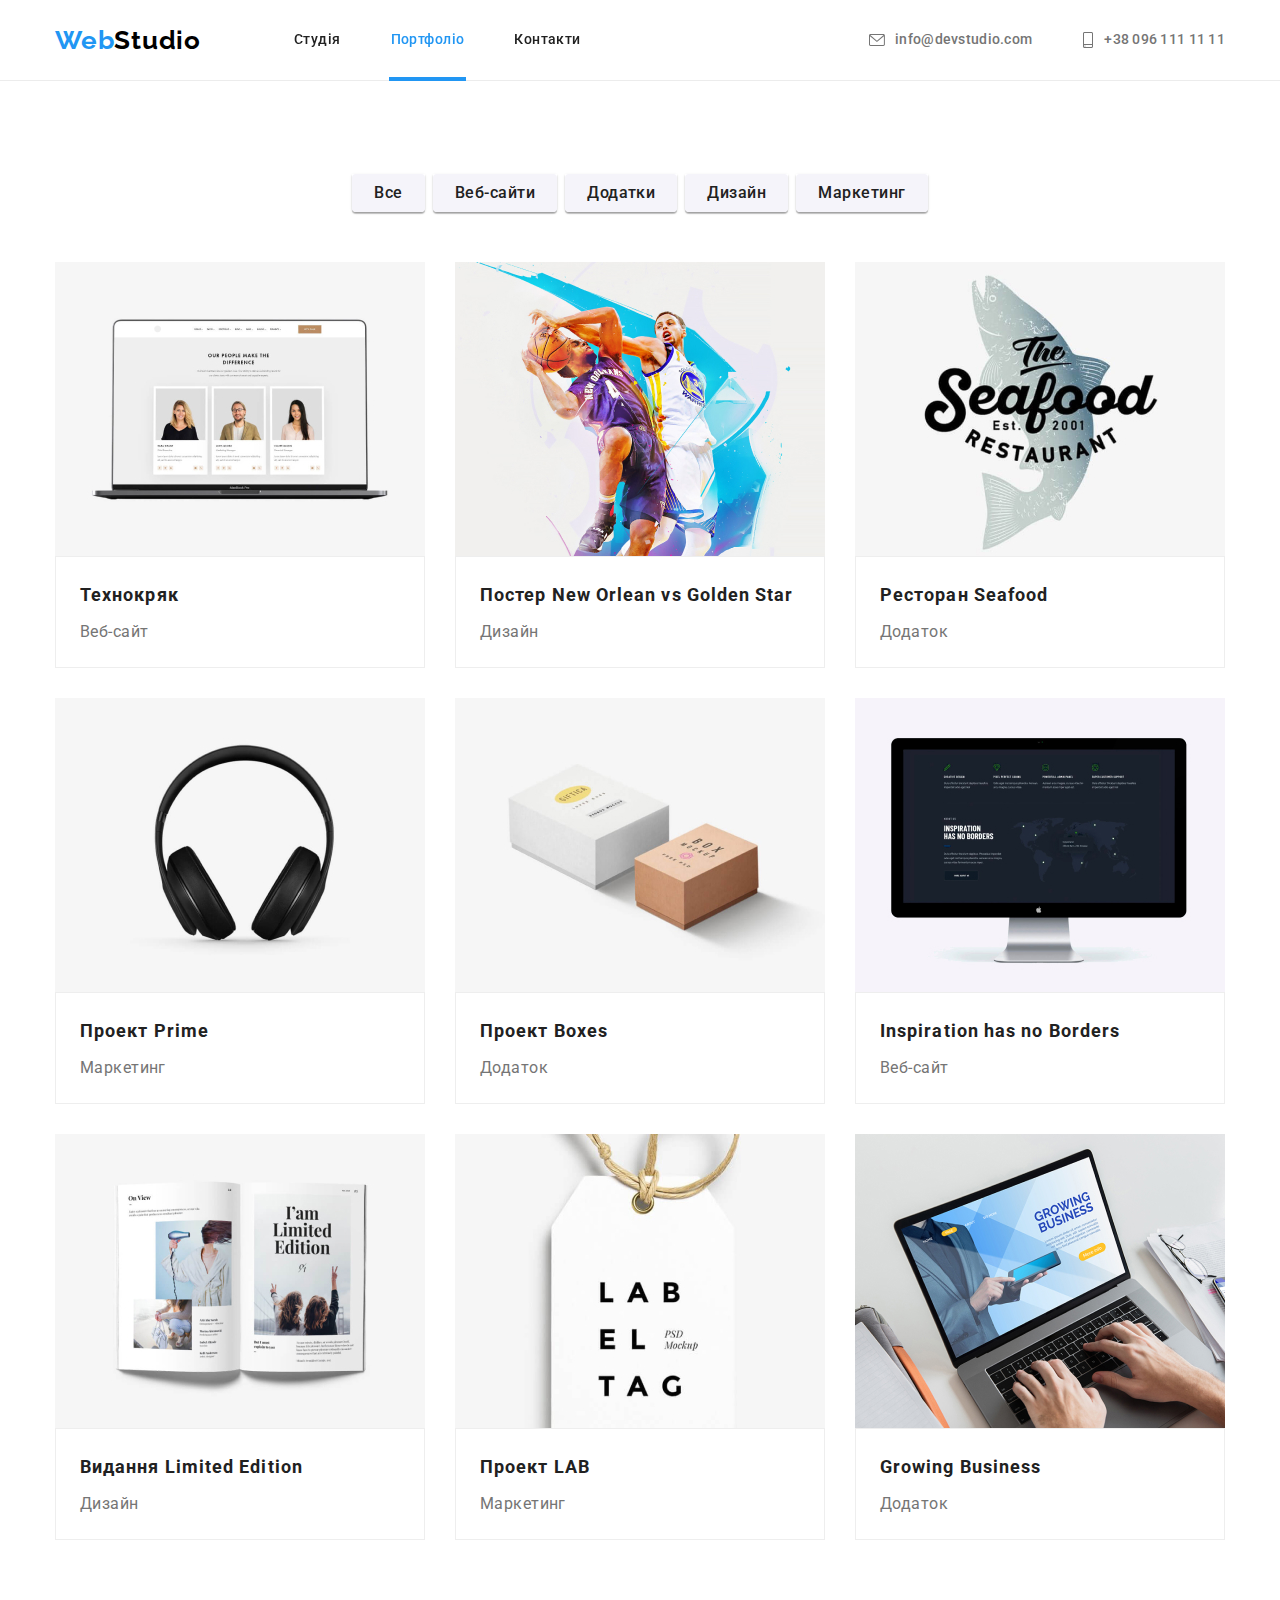
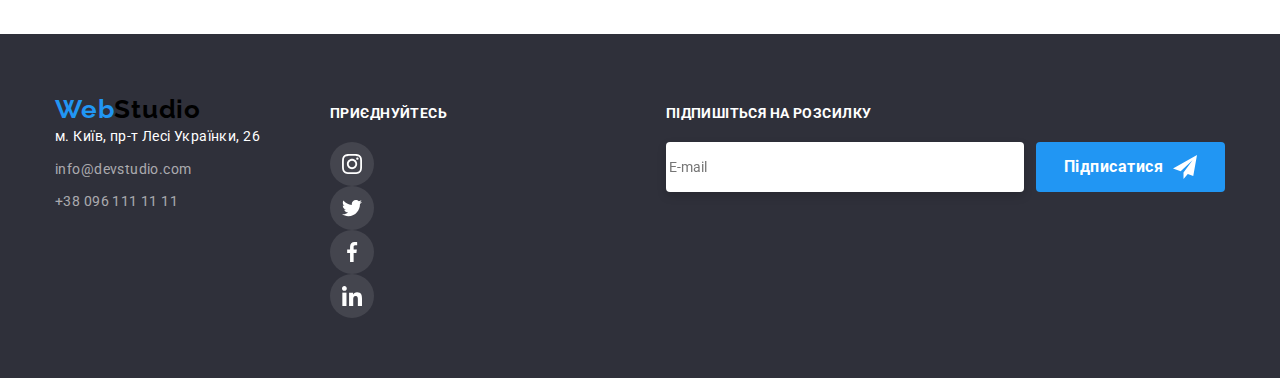
==== commit 6c56da08: "27.10" ====
--- a/portfolio.html
+++ b/portfolio.html
@@ -20,36 +20,36 @@
   </head>
 <body>
      <!--header шапка-->
-    <header class="page-head">
+    <header class="page-header">
       <div class="container">
-        <nav class="page-header">
+        <nav class="page-header__nav">
           <a href="./index.html" class="slogan"
             ><span class="logo">Web</span>Studio</a
           >
-          <ul class="site-nav">
-            <li class="list">
-              <a href="./index.html" class="item">Студія</a>
-            </li>
-            <li class="list">
-              <a href="./portfolio.html" class="item current">Портфоліо</a>
-            </li>
-            <li class="list">
-              <a href="" class="item">Контакти</a>
+          <ul class="main-nav">
+            <li class="main-nav__item">
+              <a href="./index.html" class="main-nav__link">Студія</a>
+            </li>
+            <li class="main-nav__item">
+              <a href="./portfolio.html" class="main-nav__link current">Портфоліо</a>
+            </li>
+            <li class="main-nav__item">
+              <a href="" class="main-nav__link">Контакти</a>
             </li>
           </ul>
         </nav>
-        <ul class="nav-kontact">
-          <li class="lis">
-            <a href="mailto:info@devstudio.com" class="contacts">
-              <svg class="contacts-icon" width="16" height="12">
+        <ul class="nav-contacts">
+          <li>
+            <a href="mailto:info@devstudio.com" class="nav-contacts__link">
+              <svg class="nav-contacts__icon" width="16" height="12">
                 <use href="./images/icon/sprite.svg#icon-envelope"></use>
               </svg>
               info@devstudio.com</a
             >
           </li>
           <li class="lis">
-            <a href="tel:+380961111111" class="contacts">
-              <svg class="contacts-icon" width="12" height="16">
+            <a href="tel:+380961111111" class="nav-contacts__link">
+              <svg class="nav-contacts__icon" width="12" height="16">
                 <use href="./images/icon/sprite.svg#icon-smartphone"></use>
               </svg>
               +38 096 111 11 11
--- a/styles/styles.css
+++ b/styles/styles.css
@@ -70,12 +70,26 @@
 }
 
 .logo {
-  color: var(--accent-color);
+    color: var(--accent-color);
 }
 
 /* шапка навігації */
 
 .page-header {
+  position: fixed;
+  width: 100%;
+  z-index: 2;
+  top: 0;
+  left: 0;
+  min-width: 80px;
+  display: flex;
+  align-items: center;
+  border-bottom: 1px solid #ececec;
+  background-color: var(--background-color);
+  transition: 250ms cubic-bezier(0.4, 0, 0.2, 1);
+}
+
+.page-header__nav {
   font-weight: 500;
   font-size: 14px;
   line-height: 1.14;
@@ -86,11 +100,11 @@
   justify-content: center;
 }
 
-.page-head > .container {
-  display: flex;
-}
-
-.site-nav {
+.page-header > .container {
+  display: flex;
+}
+
+.main-nav {
   list-style: none;
   margin-top: 0;
   margin-bottom: 0;
@@ -99,11 +113,11 @@
   gap: 50px;
 }
 
-.list {
+.main-nav__item {
   gap: 50px;
 }
 
-.item {
+.main-nav__link {
   text-decoration: none;
   font-weight: 500;
   font-size: 14px;
@@ -115,7 +129,7 @@
   transition: color 250ms cubic-bezier(0.4, 0, 0.2, 1);
 }
 
-.item.current::after {
+.main-nav__link.current::after {
   content: "";
   width: 100%;
   left: 0;
@@ -127,19 +141,27 @@
   transition: transform 250ms cubic-bezier(0.4, 0, 0.2, 1);
 }
 
-.item:hover::after {
+.main-nav__link:hover::after {
   transform: scaleX(0);
 }
 
-.item:hover,
-.item:focus {
+.main-nav__link:hover,
+.main-nav__link:focus {
   color: var(--accent-color);
 }
-.contacts {
+
+.nav-contacts {
+  display: flex;
+  margin-top: 0%;
+  margin-left: auto;
+  margin-bottom: 0%;
+  gap: 50px;
+}
+
+.nav-contacts__link {
   display: flex;
   align-items: center;
   font-weight: 500;
-
   line-height: 1.14;
   letter-spacing: 0.02em;
   color: var(--title-text-color);
@@ -148,36 +170,22 @@
   transition: color 250ms cubic-bezier(0.4, 0, 0.2, 1);
 }
 
-.contacts-icon {
+.nav-contacts__icon {
   margin-right: 10px;
   fill: currentColor;
 }
 
-.contacts:hover,
-.contacts:focus {
+.nav-contacts__link:hover,
+.nav-contacts__link:focus {
   color: var(--accent-color);
 }
 
-.contacts:focus {
+.nav-contacts__link:focus {
   color: var(--accent-color);
 }
 
 .current {
   color: var(--accent-color);
-}
-
-.page-head {
-  position: fixed;
-  width: 100%;
-  z-index: 2;
-  top: 0;
-  left: 0;
-  min-width: 80px;
-  display: flex;
-  align-items: center;
-  border-bottom: 1px solid #ececec;
-  background-color: var(--background-color);
-  transition: 250ms cubic-bezier(0.4, 0, 0.2, 1);
 }
 
 .container {
@@ -193,13 +201,6 @@
   padding-bottom: 94px;
 }
 
-.nav-kontact {
-  display: flex;
-  margin-top: 0%;
-  margin-left: auto;
-  margin-bottom: 0%;
-  gap: 50px;
-}
 
 .header-kontact {
   display: flex;
@@ -239,7 +240,7 @@
   margin-right: auto;
   width: 696px;
 }
-.button {
+.hero-button {
   font-weight: 700;
   font-size: 16px;
   line-height: 1.87;
@@ -269,7 +270,14 @@
   overflow: hidden;
 }
 
-.items {
+.visually-hidden__list {
+  display: flex;
+  margin-top: 0;
+  margin-bottom: 0px;
+  gap: 30px;
+}
+
+.visually-hidden__items {
   list-style: none;
   box-sizing: border-box;
   max-width: 270px;
@@ -277,7 +285,7 @@
   gap: 30px;
 }
 
-.items.antenna::before {
+.visually-hidden__items.antenna::before {
   display: block;
   content: "";
   height: 120px;
@@ -288,7 +296,7 @@
   background-position: center;
 }
 
-.items.clock::before {
+.visually-hidden__items.clock::before {
   display: block;
   content: "";
   height: 120px;
@@ -298,7 +306,7 @@
   background-repeat: no-repeat;
   background-position: center;
 }
-.items.diagrama::before {
+.visually-hidden__items.diagrama::before {
   display: block;
   content: "";
   height: 120px;
@@ -308,7 +316,7 @@
   background-repeat: no-repeat;
   background-position: center;
 }
-.items.astronaut::before {
+.visually-hidden__items.astronaut::before {
   display: block;
   content: "";
   height: 120px;
@@ -319,12 +327,6 @@
   background-position: center;
 }
 
-.wraper {
-  display: flex;
-  margin-top: 0;
-  margin-bottom: 0px;
-  gap: 30px;
-}
 
 .caption {
   font-weight: 700;
@@ -336,7 +338,7 @@
   text-transform: uppercase;
 }
 
-.text {
+.visually-hidden__text {
   font-weight: 400;
   font-size: 14px;
   line-height: 1.75;
@@ -346,8 +348,13 @@
   box-sizing: border-box;
 }
 
-/* чим ми займаємося основін приклади робіт */
-.heading {
+/* Чим ми займаємося та основні приклади робіт */
+
+.work {
+  padding-top: 0;
+}
+
+.heading-work {
   font-weight: 700;
   font-size: 36px;
   line-height: 1.16;
@@ -356,22 +363,19 @@
   margin-bottom: 50px;
 }
 
-.heading-flex {
+.work-list {
   display: flex;
   gap: 30px;
   padding: 0px;
   margin: 0px;
   list-style: none;
 }
-.work {
-  padding-top: 0;
-}
 
 .product-work {
   position: relative;
 }
 
-.eclipse-text {
+.product-work__text {
   font-weight: 700;
   line-height: 1.14;
   text-transform: uppercase;
@@ -386,52 +390,71 @@
   background-color: rgb(47, 48, 58, 80%);
 }
 
-/* наша команда */
+/* Список спеціалітів фірми  наша команда */
 
 .team {
   background-color: var(--background-color-team);
 }
 
-.team {
-  background-color: var(--background-color-team);
-}
-.names {
-  font-weight: 500;
-  font-size: 16px;
-  line-height: 1.18;
+.team__heading {
+  font-weight: 700;
+  font-size: 36px;
+  line-height: 1.16;
   letter-spacing: 0.03em;
   text-align: center;
-  margin-bottom: 10px;
-}
-
-.desc {
-  font-weight: 400;
-  font-size: 16px;
-  line-height: 1.18;
-  letter-spacing: 0.03em;
-  color: var(--title-text-color);
-  text-align: center;
-}
-
-.subject {
-  padding: 30px 0;
-}
-
-.itemss {
+  margin-bottom: 50px;
+}
+
+.team__list {
+  display: flex;
+  gap: 30px;
+  padding: 0px;
+  margin: 0px;
+  list-style: none;
+}
+
+.items {
   list-style: none;
   box-sizing: border-box;
   max-width: 270px;
   margin-top: 0px;
   gap: 30px;
   background: #ffffff;
-  /* material shadow v1 */
-
   box-shadow: 0px 1px 3px rgba(0, 0, 0, 0.12), 0px 1px 1px rgba(0, 0, 0, 0.14),
     0px 2px 1px rgba(0, 0, 0, 0.2);
   border-radius: 0px 0px 4px 4px;
 }
 
-.facebook {
+.team-cards {
+  padding: 30px 0;
+} 
+
+.names {
+  font-weight: 500;
+  font-size: 16px;
+  line-height: 1.18;
+  letter-spacing: 0.03em;
+  text-align: center;
+  margin-bottom: 10px;
+}
+
+.desc {
+  font-weight: 400;
+  font-size: 16px;
+  line-height: 1.18;
+  letter-spacing: 0.03em;
+  color: var(--title-text-color);
+  text-align: center;
+}
+
+.team-cards__nav {
+  display: flex;
+  gap: 10px;
+  justify-content: center;
+  margin-top: 16px;
+}
+
+.team-cards__link {
   width: 44px;
   height: 44px;
   display: flex;
@@ -448,22 +471,20 @@
   fill: currentColor;
 }
 
-.facebook:hover,
-.facebook:focus {
+.team-cards__link:hover,
+.team-cards__link:focus {
   color: var(--background-color);
   background-color: var(--accent-color);
 }
 
-.media-nav {
-  display: flex;
-  gap: 10px;
-  justify-content: center;
-  margin-top: 16px;
-}
 
 /* Список партнерських фірм */
 
-.heading-firm {
+.clients {
+  padding: 94px 0;
+}
+
+.clients__firm {
   font-weight: 700;
   font-size: 36px;
   line-height: 1.16;
@@ -472,16 +493,17 @@
   margin-bottom: 50px;
 }
 
-.partners {
-  padding: 94px 0;
-}
-
-.partners-firm {
+.clients__list {
   display: flex;
   gap: 30px;
 }
 
-.firm-logo {
+.clients__items {
+  width: 170px;
+  height: 92px;
+}
+
+.clients__link {
   width: 100%;
   height: 100%;
   display: flex;
@@ -494,22 +516,18 @@
   border-color: 250ms cubic-bezier(0.4, 0, 0.2, 1);
 }
 
-.firm-social-icon {
-  fill: currentColor;
-}
-
-.firm-logo:hover,
-.firm-logo:focus {
+.clients__link:hover,
+.clients__link:focus {
   color: var(--accent-color);
   border-color: var(--accent-color);
 }
 
-.nav-firm {
-  width: 170px;
-  height: 92px;
-}
-
-/* підвал сайту */
+.clients__icon {
+  fill: currentColor;
+}
+
+
+/* Footer підвал сайту контактна інформація фірми */
 
 .footer {
   background-color: var(--futer-bg-color);
@@ -525,6 +543,15 @@
 .footer-bloc {
   margin-right: 70px;
 }
+
+.logo-footer {
+  color: var(--background-color);
+  margin-bottom: 20px;
+  display: block;
+}
+
+
+
 
 .adres {
   font-weight: 400;
@@ -566,12 +593,6 @@
 .contact:hover,
 .contact:focus {
   color: var(--accent-color);
-}
-
-.log-footer {
-  color: var(--background-color);
-  margin-bottom: 20px;
-  display: block;
 }
 
 .container-icon {
@@ -839,16 +860,7 @@
   transition: 250ms cubic-bezier(0.4, 0, 0.2, 1);
 } 
 
-
-/* .close-svg:focus,
-.close-svg:hover {
-  border-color:var(--accent-color);
-  transition: 250ms cubic-bezier(0.4, 0, 0.2, 1);
-} */
-
 .modal-paragraph {
-  font-family: "Roboto";
-  font-style: normal;
   font-weight: 700;
   font-size: 20px;
   line-height: 1.15;
@@ -863,11 +875,6 @@
 }
 
 .form {
-  width: 448px;
-  height: 500px;
-  margin-left: auto;
-  margin-right: auto;
-  padding-top: 2px;
 }
 
 .form-name {
@@ -972,6 +979,7 @@
 
 .checkbox {
   display: flex;
+  justify-content: center;
   transition: 250ms cubic-bezier(0.4, 0, 0.2, 1);
 }
 
@@ -1006,7 +1014,3 @@
   appearance: none;
 }
 
-/* .form-name input {
-  color: var(--title-text-color);
-}
-*/
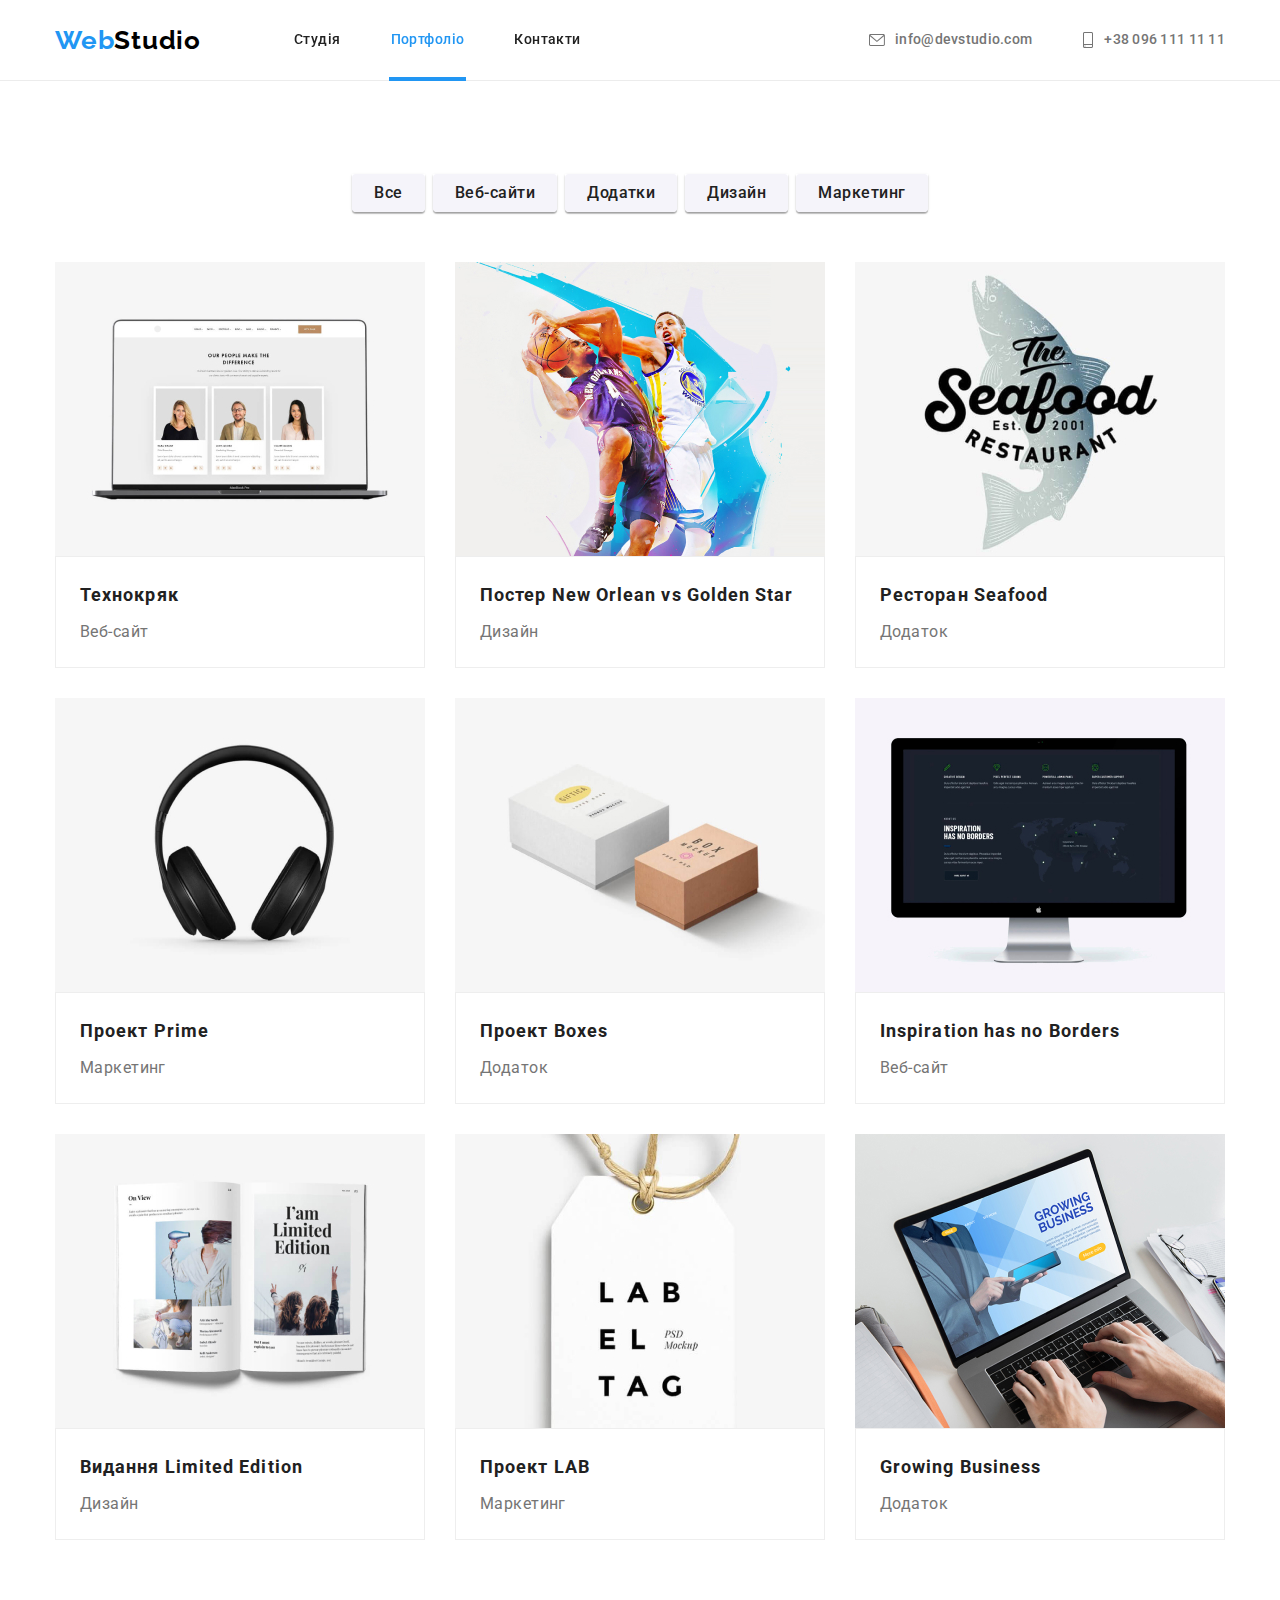
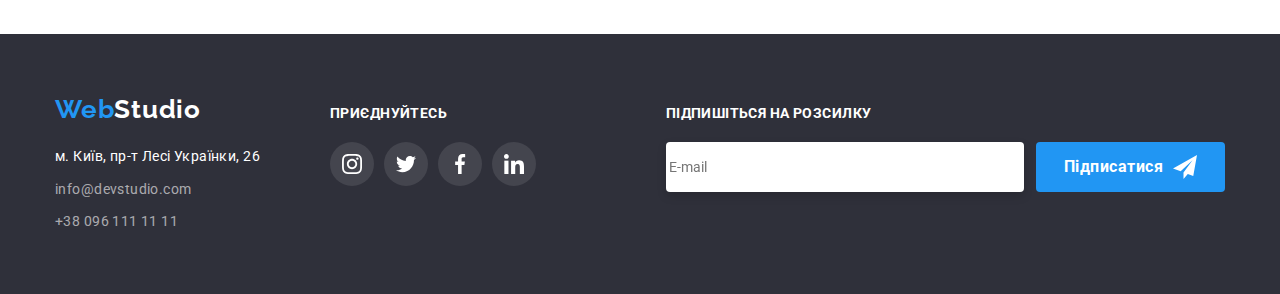
==== commit 1785f080: "28.10" ====
--- a/portfolio.html
+++ b/portfolio.html
@@ -60,32 +60,38 @@
     </header>
     <main>
     <section class="section">
+
         <!--Список кнопок навігація по прикладам робіт-->
+
         <div class="container">
+          <!--Прихований заголовок-->
         <h1 class="visually-hidden">Портфоліо</h1>
-        <ul class="nav-porfolio">
-            <li class="items">
-                <button type="button" name="Все" class="btn">Все</button>
-            </li>
-            <li class="items">
-                <button type="button" name="Все" class="btn">Веб-сайти</button>
-              </li>
-            <li class="items">
-                <button type="button" name="Все" class="btn">Додатки</button>
-              </li>
-            <li class="items">
-                <button type="button" name="Все" class="btn">Дизайн</button>
-              </li>
-            <li class="items">
-                <button type="button" name="Все" class="btn">Маркетинг</button>
+
+        <!--оформлення кнопок навігаціїк-->
+
+        <ul class="nav-porfolio__list">
+            <li class="nav-porfolio__items">
+                <button type="button" name="Все" class="nav-porfolio__btn">Все</button>
+            </li>
+            <li class="nav-porfolio__items">
+                <button type="button" name="Все" class="nav-porfolio__btn">Веб-сайти</button>
+              </li>
+            <li class="nav-porfolio__items">
+                <button type="button" name="Все" class="nav-porfolio__btn">Додатки</button>
+              </li>
+            <li class="nav-porfolio__items">
+                <button type="button" name="Все" class="nav-porfolio__btn">Дизайн</button>
+              </li>
+            <li class="nav-porfolio__items">
+                <button type="button" name="Все" class="nav-porfolio__btn">Маркетинг</button>
               </li>
         </ul>
       
         <!--Фотокарточки !! Галерея прикладів робіт фірми-->
        
-        <ul class="section-portfolio">
-            <li class="items-porfolio">
-              <a href="#" class="items-shadow">
+         <ul class="section-portfolio">
+            <li class="section-portfolio__items">
+              <a href="#" class="section-portfolio__shadow">
                 <div class="product">
                    <img src="./images/pic/img_texnocriak.jpg" alt="аватар-ноутбук" width="370">
                    <div class="product-text-action">
@@ -94,14 +100,14 @@
                       </p>
                    </div>
                  </div>
-                <div class="portfolio">
-                  <h2 class="firm">Технокряк</h2>
-                  <p class="headline">Веб-сайт</p>
+                <div class="company">
+                  <h2 class="company-name">Технокряк</h2>
+                  <p class="company-name__title">Веб-сайт</p>
                 </div>
               </a>
             </li>
-            <li class="items-porfolio">
-              <a href="#" class="items-shadow">
+            <li class="section-portfolio__items">
+              <a href="#" class="section-portfolio__shadow">
                 <div class="product">
                 <img src="./images/pic/img_new_orlean_golden-star.jpg" alt="постер-новий-орлеан" width="370">
                  <div class="product-text-action">
@@ -110,14 +116,14 @@
                       </p>
                     </div>
                  </div>
-                <div class="portfolio">
-                 <h2 class="firm">Постер New Orlean vs Golden Star</h2>
-                <p class="headline">Дизайн</p>
-                </div>
-                </a>
-            </li>
-            <li class="items-porfolio">
-              <a href="#" class="items-shadow">
+                <div class="company">
+                 <h2 class="company-name">Постер New Orlean vs Golden Star</h2>
+                <p class="company-name__title">Дизайн</p>
+                </div>
+                </a>
+            </li>
+            <li class="section-portfolio__items">
+              <a href="#" class="section-portfolio__shadow">
                 <div class="product">
                 <img src="./images/pic/img_seafood.jpg" alt="аватра-seafood" width="370">
                 <div class="product-text-action">
@@ -126,14 +132,14 @@
                       </p>
                      </div>
                     </div>
-                <div class="portfolio">
-                 <h2 class="firm">Ресторан Seafood</h2>
-                <p class="headline">Додаток</p>
-                </div>
-                </a>
-            </li>
-            <li class="items-porfolio">
-              <a href="#" class="items-shadow">
+                <div class="company">
+                 <h2 class="company-name">Ресторан Seafood</h2>
+                <p class="company-name__title">Додаток</p>
+                </div>
+                </a>
+            </li>
+            <li class="section-portfolio__items">
+              <a href="#" class="section-portfolio__shadow">
                 <div class="product">
                 <img src="./images/pic/img_project_prime.jpg" alt="фото-навушники" width="370">
                 <div class="product-text-action">
@@ -142,14 +148,14 @@
                       </p>
                      </div>
                    </div>
-                <div class="portfolio">
-                 <h2 class="firm">Проект Prime</h2>
-                <p class="headline">Маркетинг</p>
-                </div>
-                </a>
-            </li>
-            <li class="items-porfolio">
-              <a href="#" class="items-shadow">
+                <div class="company">
+                 <h2 class="company-name">Проект Prime</h2>
+                <p class="company-name__title">Маркетинг</p>
+                </div>
+                </a>
+            </li>
+            <li class="section-portfolio__items">
+              <a href="#" class="section-portfolio__shadow">
                 <div class="product">
                 <img src="./images/pic/img_project_boxes.jpg" alt="фото коробки" width="370">
                    <div class="product-text-action">
@@ -158,14 +164,14 @@
                        </p>
                       </div>
                   </div>
-                <div class="portfolio">
-                 <h2 class="firm">Проект Boxes</h2>
-                <p class="headline">Додаток</p>
-                </div>
-                </a>
-            </li>
-            <li class="items-porfolio">
-              <a href="#" class="items-shadow">
+                <div class="company">
+                 <h2 class="company-name">Проект Boxes</h2>
+                <p class="company-name__title">Додаток</p>
+                </div>
+                </a>
+            </li>
+            <li class="section-portfolio__items">
+              <a href="#" class="section-portfolio__shadow">
                 <div class="product">
                 <img src="./images/pic/img_inspiration_has_no_borders.jpg" alt="монітор-яблуко" width="370">
                    <div class="product-text-action">
@@ -174,14 +180,14 @@
                        </p>
                      </div>
                   </div>
-                <div class="portfolio">
-                 <h2 class="firm">Inspiration has no Borders</h2>
-                <p class="headline">Веб-сайт</p>
-                </div>
-                </a>
-            </li>
-            <li class="items-porfolio">
-              <a href="#" class="items-shadow">
+                <div class="company">
+                 <h2 class="company-name">Inspiration has no Borders</h2>
+                <p class="company-name__title">Веб-сайт</p>
+                </div>
+                </a>
+            </li>
+            <li class="section-portfolio__items">
+              <a href="#" class="section-portfolio__shadow">
                 <div class="product">
                 <img src="./images/pic/img_limited_edition.jpg" alt="журнал" width="370">
                  <div class="product-text-action">
@@ -190,14 +196,14 @@
                        </p>
                      </div>
                   </div>
-                <div class="portfolio">
-                 <h2 class="firm">Видання Limited Edition</h2>
-                <p class="headline">Дизайн</p>
-                </div>
-                </a>
-            </li>
-            <li class="items-porfolio">
-              <a href="#" class="items-shadow">
+                <div class="company">
+                 <h2 class="company-name ">Видання Limited Edition</h2>
+                <p class="company-name__title">Дизайн</p>
+                </div>
+                </a>
+            </li>
+            <li class="section-portfolio__items">
+              <a href="#" class="section-portfolio__shadow">
                 <div class="product">
                 <img src="./images/pic/img_project_lab.jpg" alt="бірка-логотип" width="370">
                 <div class="product-text-action">
@@ -206,14 +212,14 @@
                        </p>
                      </div>
                   </div>
-                <div class="portfolio">
-                 <h2 class="firm">Проект LAB</h2>
-                <p class="headline">Маркетинг</p>
-                </div>
-                </a>
-            </li>
-            <li class="items-porfolio">
-              <a href="#" class="items-shadow">
+                <div class="company">
+                 <h2 class="company-name">Проект LAB</h2>
+                <p class="company-name__title">Маркетинг</p>
+                </div>
+                </a>
+            </li>
+            <li class="section-portfolio__items">
+              <a href="#" class="section-portfolio__shadow">
                 <div class="product">
                 <img src="./images/pic/img_growing_business.jpg" alt="робота-на-ноутбуці" width="370">
                 <div class="product-text-action">
@@ -222,9 +228,9 @@
                        </p>
                      </div>
                   </div>
-                <div class="portfolio">
-                 <h2 class="firm">Growing Business</h2>
-                <p class="headline">Додаток</p>
+                <div class="company">
+                 <h2 class="company-name">Growing Business</h2>
+                <p class="company-name__title">Додаток</p>
                 </div>
                 </a>
             </li>
@@ -232,12 +238,15 @@
         </div>
     </section>
     </main>
+
+
      <!--Footer підвал сайту контактна інформація фірми-->
+
   <footer class="footer">
       <div class="container">
          <div class="">
          <address class="footer-bloc">
-          <a href="./index.html" class="slogan log-footer"
+          <a href="./index.html" class="slogan logo-footer"
              ><span class="logo">Web</span>Studio</a
            >
             <ul class="nav-footer">
@@ -246,36 +255,39 @@
                 href="https://goo.gl/maps/CPtrU1FHBa2aNyZL9"
                 target="_blank"
                 rel="noopener noreferrer nofollow"
-                class="adres"
+                class="footer-adres__link"
                 >м. Київ, пр-т Лесі Українки, 26</a
                >
                </li>
                <li class="items-footer">
-                <a href="milato:info@devstudio.com" class="contact"
+                <a href="milato:info@devstudio.com" class="footer-contact__link"
                 >info@devstudio.com</a
               >
               </li>
               <li class="items-footer">
-              <a href="tel:+380961111111" class="contact">+38 096 111 11 11</a>
+              <a href="tel:+380961111111" class="footer-contact__link">+38 096 111 11 11</a>
               </li>
             </ul>
           </address>
          </div>
-        <div class="container-icon">
-        <p class="social-footer">приєднуйтесь</p>
-          <ul class="media-nav">
-               <li class="nav-media">
-                    <a class="icon-footer" href="#">
-                      <svg class="teame-social-icon" width="20" height="20">
+
+         <!--Блок на медіа посилання у футорі media link-->
+
+        <div class="icon-container">
+        <p class="icon-container__title">приєднуйтесь</p>
+          <ul class="icon-container__nav">
+               <li>
+                    <a class="icon-container__link" href="#">
+                      <svg class="icon-container__svg" width="20" height="20">
                         <use
                           href="./images/icon/sprite.svg#icon-instagram-2"
                         ></use>
                       </svg>
                     </a>
                   </li>
-                  <li class="nav-media">
-                    <a class="icon-footer" href="#">
-                      <svg class="teame-social-icon" width="20" height="20">
+                  <li>
+                    <a class="icon-container__link" href="#">
+                      <svg class="icon-container__svg" width="20" height="20">
                         <use
                           href="./images/icon/sprite.svg#icon-twitter-1"
                         ></use>
@@ -283,8 +295,8 @@
                     </a>
                   </li>
                   <li class="nav-media">
-                    <a class="icon-footer" href="#">
-                      <svg class="teame-social-icon" width="20" height="20">
+                    <a class="icon-container__link" href="#">
+                      <svg class="icon-container__svg" width="20" height="20">
                         <use
                           href="./images/icon/sprite.svg#icon-facebook-1"
                         ></use>
@@ -292,8 +304,8 @@
                     </a>
                   </li>
                   <li class="nav-media">
-                    <a class="icon-footer" href="#">
-                      <svg class="teame-social-icon" width="20" height="20">
+                    <a class="icon-container__link" href="#">
+                      <svg class="icon-container__svg" width="20" height="20">
                         <use
                           href="./images/icon/sprite.svg#icon-linkedin-1"
                         ></use>
@@ -302,13 +314,15 @@
                   </li>
               </ul>
             </div>
+
             <!--Footer Form Форма у футері-->
-          <div>
-              <p class="social-footer">Підпишіться на розсилку</p>
-              <form class="social-form">
-                     <input class="footer-email" type="email" name="email" placeholder="E-mail">
-                          <button class="btn-telgram"         type="submit">Підписатися  
-                             <svg class="icon-telegram" width="24" height="24">
+
+        <div>
+              <p class="icon-container__title">Підпишіться на розсилку</p>
+              <form class="social__form">
+                     <input class="social__email" type="email" name="email" placeholder="E-mail">
+                          <button class="social__btn-telgram"         type="submit">Підписатися  
+                             <svg class="social__icon-telegram" width="24" height="24">
                                <use
                                href="./images/icon/sprite.svg#icon-icon-telegram"
                              ></use>
@@ -318,6 +332,5 @@
             </div>
         </div>    
     </footer>
-    
 </body>
 </html>--- a/styles/styles.css
+++ b/styles/styles.css
@@ -70,7 +70,7 @@
 }
 
 .logo {
-    color: var(--accent-color);
+  color: var(--accent-color);
 }
 
 /* шапка навігації */
@@ -200,7 +200,6 @@
   padding-top: 94px;
   padding-bottom: 94px;
 }
-
 
 .header-kontact {
   display: flex;
@@ -327,7 +326,6 @@
   background-position: center;
 }
 
-
 .caption {
   font-weight: 700;
   font-size: 14px;
@@ -427,7 +425,7 @@
 
 .team-cards {
   padding: 30px 0;
-} 
+}
 
 .names {
   font-weight: 500;
@@ -477,7 +475,6 @@
   background-color: var(--accent-color);
 }
 
-
 /* Список партнерських фірм */
 
 .clients {
@@ -526,7 +523,6 @@
   fill: currentColor;
 }
 
-
 /* Footer підвал сайту контактна інформація фірми */
 
 .footer {
@@ -537,7 +533,7 @@
 
 .footer > .container {
   display: flex;
-  align-items: baseline;         
+  align-items: baseline;
 }
 
 .footer-bloc {
@@ -550,10 +546,7 @@
   display: block;
 }
 
-
-
-
-.adres {
+.footer-adres__link {
   font-weight: 400;
   font-size: 14px;
   line-height: 1.71;
@@ -565,7 +558,8 @@
   padding-left: 0px;
   transition: color 250ms cubic-bezier(0.4, 0, 0.2, 1);
 }
-.contact {
+
+.footer-contact__link {
   font-weight: 400;
   font-size: 14px;
   line-height: 1.71;
@@ -576,8 +570,8 @@
   transition: color 250ms cubic-bezier(0.4, 0, 0.2, 1);
 }
 
-.adres:hover,
-.adres:focus {
+.footer-adres__link:hover,
+.footer-adres__link:focus {
   color: var(--accent-color);
 }
 
@@ -590,17 +584,19 @@
   margin-bottom: 9px;
 }
 
-.contact:hover,
-.contact:focus {
+.footer-contact__link:hover,
+.footer-contact__link:focus {
   color: var(--accent-color);
 }
 
-.container-icon {
+/* Блок на медіа посилання у футорі media link */
+
+.icon-container {
   margin-top: 12px;
   margin-right: auto;
 }
 
-.social-footer {
+.icon-container__title {
   color: var(--background-color);
   font-family: "Roboto";
   font-style: normal;
@@ -611,11 +607,14 @@
   margin-bottom: 20px;
 }
 
-.social-form {
-  display: flex;
-}
-
-.icon-footer {
+.icon-container__nav {
+  display: flex;
+  gap: 10px;
+  justify-content: center;
+  margin-top: 16px;
+}
+
+.icon-container__link {
   width: 44px;
   height: 44px;
   display: flex;
@@ -627,20 +626,79 @@
   transition: background-color 250ms cubic-bezier(0.4, 0, 0.2, 1);
 }
 
-.teame-social-icon {
+.icon-container__svg {
   fill: currentColor;
 }
 
-.icon-footer:hover,
-.icon-footer:focus {
+.icon-container__link:hover,
+.icon-container__link:focus {
   color: var(--background-color);
   background-color: var(--accent-color);
 }
 
-/* оформлення сторінки портфоліо */
+/* Footer Form Форма у футері */
+
+.social__form {
+  display: flex;
+}
+
+.social__email {
+  width: 358px;
+  height: 50px;
+  margin-right: 12px;
+  border: 1px solid rgba(255, 255, 255, 0.3);
+  filter: drop-shadow(0px 4px 4px rgba(0, 0, 0, 0.15));
+  border-radius: 4px;
+  outline: none;
+}
+
+.social__btn-telgram {
+  font-weight: 700;
+  font-size: 16px;
+  line-height: 1.87;
+  letter-spacing: 0.03em;
+  background-color: var(--accent-color);
+  color: var(--background-color);
+  border-radius: 4px;
+  padding: 10px 28px 10px 28px;
+  border: none;
+  cursor: pointer;
+  margin: 0;
+  display: flex;
+  justify-content: center;
+  align-items: center;
+}
+
+.social__icon-telegram {
+  margin-left: 10px;
+
+  /* transform: translateX(-48px); */
+}
+
+/*Список кнопок навігація по прикладам робіт оформлення сторінки портфоліо */
 
 /* оформлення кнопок навігації */
-.btn {
+
+.nav-porfolio__list {
+  display: flex;
+  gap: 8px;
+  justify-content: center;
+  margin-bottom: 50px;
+}
+
+.nav-porfolio__items {
+  list-style: none;
+  box-sizing: border-box;
+  max-width: 270px;
+  margin-top: 0px;
+  gap: 30px;
+  background: #ffffff;
+  box-shadow: 0px 1px 3px rgba(0, 0, 0, 0.12), 0px 1px 1px rgba(0, 0, 0, 0.14),
+    0px 2px 1px rgba(0, 0, 0, 0.2);
+  border-radius: 0px 0px 4px 4px;
+}
+
+.nav-porfolio__btn {
   font-family: "Roboto";
   font-weight: 500;
   font-size: 16px;
@@ -656,31 +714,44 @@
     background-color 250ms cubic-bezier(0.4, 0, 0.2, 1),
     box-shadow 250ms cubic-bezier(0.4, 0, 0.2, 1);
 }
-.btn:hover,
-.btn:focus {
+.nav-porfolio__btn:hover,
+.nav-porfolio__btn:focus {
   background-color: var(--accent-color);
   color: var(--background-color);
   box-shadow: 0px 3px 1px rgba(0, 0, 0, 0.1), 0px 1px 2px rgba(0, 0, 0, 0.08),
     0px 2px 2px rgba(0, 0, 0, 0.12);
 }
 
-/* оформлення галереї прикладів робіт */
-
-.items-shadow {
+/* Фотокарточки !! Галерея прикладів робіт фірми */
+
+.section-portfolio {
+  display: flex;
+  flex-wrap: wrap;
+  margin-right: -30px;
+  margin-bottom: -30px;
+}
+
+.section-portfolio__items {
+  width: 370px;
+  margin-right: 30px;
+  margin-bottom: 30px;
+}
+
+.section-portfolio__shadow  {
   display: block;
   text-decoration: none;
   color: var(--primart-text-color);
   transition: color 250ms cubic-bezier(0.4, 0, 0.2, 1);
 }
 
-.items-shadow:hover,
-.items-shadow:focus {
+.section-portfolio__shadow:hover,
+.section-portfolio__shadow:focus {
   box-shadow: 0px 1px 1px rgba(0, 0, 0, 0.12), 0px 4px 4px rgba(0, 0, 0, 0.06),
     1px 4px 6px rgba(0, 0, 0, 0.16);
 }
 
-.items-shadow:hover .product-text-action,
-.items-shadow:focus .product-text-action {
+.section-portfolio__shadow:hover .product-text-action,
+.section-portfolio__shadow:focus .product-text-action {
   transform: translate(0);
   opacity: 1;
 }
@@ -697,7 +768,7 @@
   padding: 61px 24px;
   height: 100%;
   width: 100%;
-  transition: transform 250ms cubic-bezier(0.1, 0, 0.2, 1);
+  transition: 250ms cubic-bezier(0.1, 0, 0.2, 1);
   opacity: 250ms cubic-bezier(0.1, 0, 0.2, 1);
   background: rgba(33, 150, 243, 0.9);
   opacity: 0;
@@ -721,7 +792,12 @@
   transform: translateY(0);
 }
 
-.firm {
+.company {
+  padding: 20px 24px;
+  border: 1px solid #eeeeee;
+}
+
+.company-name {
   font-weight: 700;
   font-size: 18px;
   line-height: 2;
@@ -729,7 +805,7 @@
   margin-bottom: 0px;
 }
 
-.headline {
+.company-name__title {
   font-weight: 400;
   font-size: 16px;
   line-height: 1.87;
@@ -737,74 +813,8 @@
   margin-top: 4px;
 }
 
-/* /* Поротфоліо * */
-
-.nav-porfolio {
-  display: flex;
-  gap: 8px;
-  justify-content: center;
-  margin-bottom: 50px;
-}
-
-.section-portfolio {
-  display: flex;
-  flex-wrap: wrap;
-  margin-right: -30px;
-  margin-bottom: -30px;
-}
-
-.items-porfolio {
-  width: 370px;
-
-  margin-right: 30px;
-  margin-bottom: 30px;
-}
-
-.portfolio {
-  padding: 20px 24px;
-  border: 1px solid #eeeeee;
-}
-
-/* Footer Form Форма у футері */
-
-.social-footer {
-  display: flex;
-}
-
-.footer-email {
-  width: 358px;
-  height: 50px;
-  margin-right: 12px;
-  border: 1px solid rgba(255, 255, 255, 0.3);
-  filter: drop-shadow(0px 4px 4px rgba(0, 0, 0, 0.15));
-  border-radius: 4px;
-  outline: none;
-}
-
-.btn-telgram {
-  font-weight: 700;
-  font-size: 16px;
-  line-height: 1.87;
-  letter-spacing: 0.03em;
-  background-color: var(--accent-color);
-  color: var(--background-color);
-  border-radius: 4px;
-  padding: 10px 28px 10px 28px;
-  border: none;
-  cursor: pointer;
-  margin: 0;
-  display: flex;
-  justify-content: center;
-  align-items: center;
-}
-
-.icon-telegram {
-  margin-left: 10px;
-
-  /* transform: translateX(-48px); */
-}
-
-/* модельне вікно */
+
+/*  Форма модельне вікно */
 
 .backdrop {
   position: fixed;
@@ -850,15 +860,15 @@
 }
 
 .close-modal:focus,
-.close-modal:hover{
+.close-modal:hover {
   border-color: var(--accent-color);
   transition: 250ms cubic-bezier(0.4, 0, 0.2, 1);
 }
 
- .close-modal:hover svg {
+.close-modal:hover svg {
   fill: var(--accent-color);
   transition: 250ms cubic-bezier(0.4, 0, 0.2, 1);
-} 
+}
 
 .modal-paragraph {
   font-weight: 700;
@@ -897,7 +907,7 @@
 .icon-input {
   position: relative;
   margin-bottom: 10px;
-   transition: 250ms cubic-bezier(0.4, 0, 0.2, 1);
+  transition: 250ms cubic-bezier(0.4, 0, 0.2, 1);
 }
 
 .icon-input:focus + svg,
@@ -953,7 +963,7 @@
   border: 1px solid rgba(33, 33, 33, 0.2);
   border-radius: 4px;
   outline: none;
-   transition: 250ms cubic-bezier(0.4, 0, 0.2, 1);
+  transition: 250ms cubic-bezier(0.4, 0, 0.2, 1);
 }
 
 .comment:focus,
@@ -1013,4 +1023,3 @@
   -moz-appearance: none;
   appearance: none;
 }
-
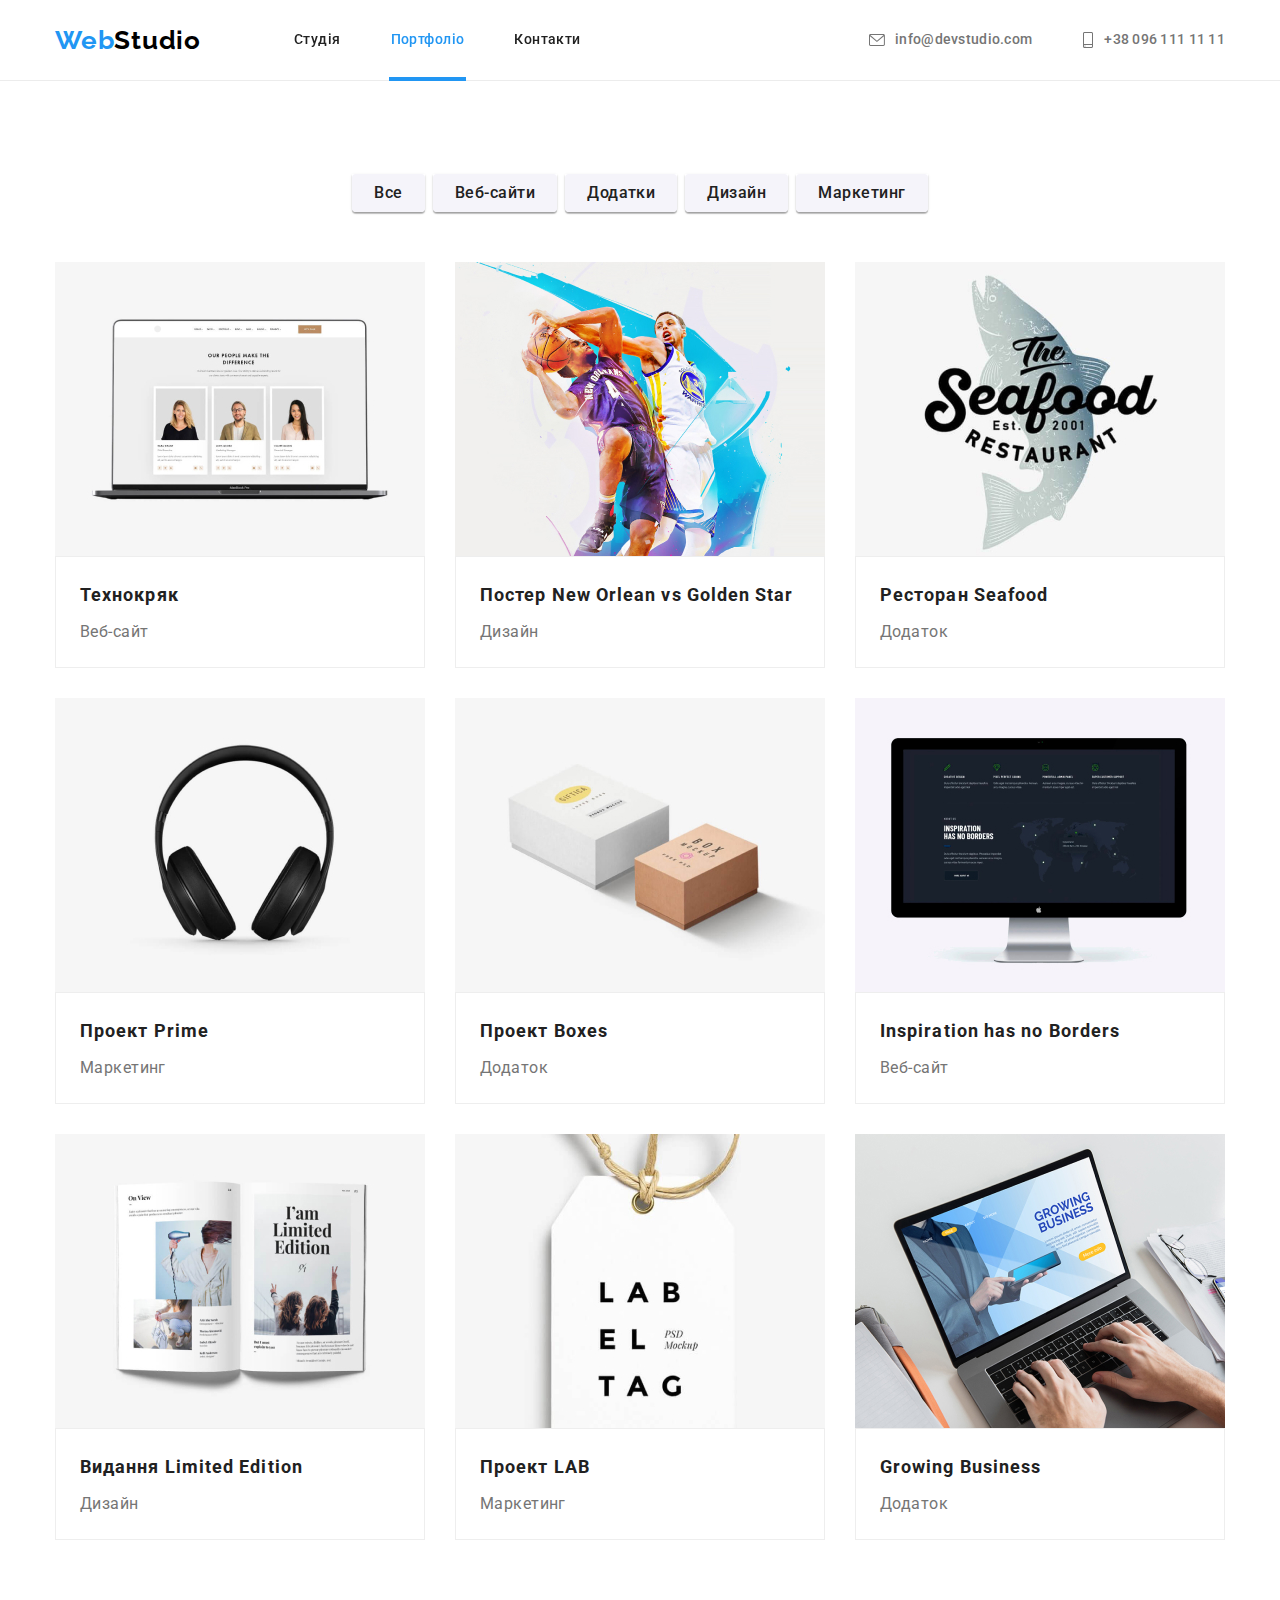
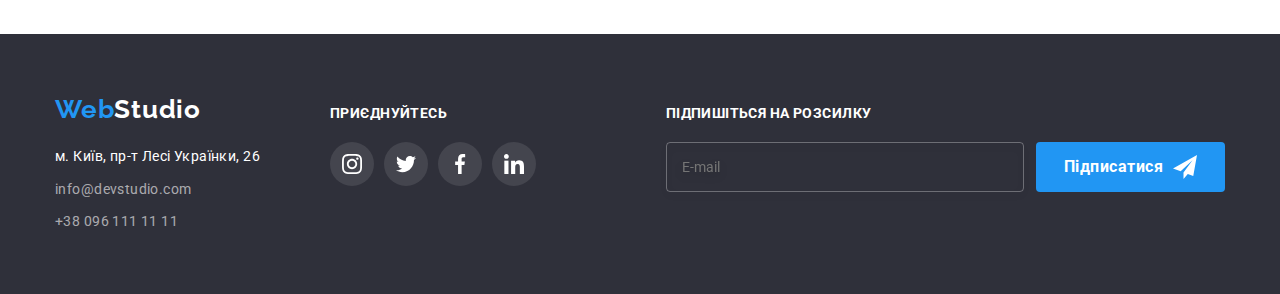
==== commit 8a01db46: "28.10 19-40" ====
--- a/portfolio.html
+++ b/portfolio.html
@@ -244,7 +244,7 @@
 
   <footer class="footer">
       <div class="container">
-         <div class="">
+         <div class="footer__logo">
          <address class="footer-bloc">
           <a href="./index.html" class="slogan logo-footer"
              ><span class="logo">Web</span>Studio</a
@@ -316,8 +316,8 @@
             </div>
 
             <!--Footer Form Форма у футері-->
-
-        <div>
+            
+          <div>
               <p class="icon-container__title">Підпишіться на розсилку</p>
               <form class="social__form">
                      <input class="social__email" type="email" name="email" placeholder="E-mail">
--- a/styles/styles.css
+++ b/styles/styles.css
@@ -536,8 +536,12 @@
   align-items: baseline;
 }
 
+.footer__logo{
+  margin-right: 70px;
+}
+
 .footer-bloc {
-  margin-right: 70px;
+  /* margin-right: 70px; */
 }
 
 .logo-footer {
@@ -650,6 +654,9 @@
   filter: drop-shadow(0px 4px 4px rgba(0, 0, 0, 0.15));
   border-radius: 4px;
   outline: none;
+  padding-left: 15px;
+  background-color: transparent;
+  color: var(--background-color)
 }
 
 .social__btn-telgram {
@@ -845,7 +852,7 @@
 }
 
 .close-modal {
-  position: fixed;
+  position: absolute;
   cursor: pointer;
   top: 8px;
   right: 8px;
@@ -853,20 +860,28 @@
   height: 30px;
   border-radius: 50%;
   border: 1px solid rgba(0, 0, 0, 0.1);
+  color:var(--primart-text-color);
   display: flex;
   align-items: center;
   justify-content: center;
   background-color: transparent;
+  transition: border-color 250ms cubic-bezier(0.4, 0, 0.2, 1), color 250ms cubic-bezier(0.4, 0, 0.2, 1);
 }
 
 .close-modal:focus,
 .close-modal:hover {
   border-color: var(--accent-color);
-  transition: 250ms cubic-bezier(0.4, 0, 0.2, 1);
+ color: var(--accent-color);
+  /* transition: 250ms cubic-bezier(0.4, 0, 0.2, 1); */
 }
 
 .close-modal:hover svg {
-  fill: var(--accent-color);
+  /* fill: var(--accent-color); */
+  /* transition: 250ms cubic-bezier(0.4, 0, 0.2, 1); */
+}
+
+.close-modal__svg{
+  fill: currentColor;
   transition: 250ms cubic-bezier(0.4, 0, 0.2, 1);
 }
 
@@ -884,13 +899,9 @@
   resize: none;
 }
 
-.form {
-}
-
 .form-name {
   display: flex;
   flex-direction: column;
-  margin-bottom: 10px;
 }
 
 .form-name input {
@@ -954,16 +965,18 @@
   left: 15px;
   top: 50%;
   transform: translateY(-50%);
+  fill: currentColor;
 }
 
 .comment {
   width: 100%;
   height: 120px;
-  margin-bottom: 20px;
   border: 1px solid rgba(33, 33, 33, 0.2);
   border-radius: 4px;
   outline: none;
   transition: 250ms cubic-bezier(0.4, 0, 0.2, 1);
+  padding-left: 16px;
+  padding-top: 12px;
 }
 
 .comment:focus,
@@ -995,6 +1008,7 @@
 
 .label-checkbox {
   padding-left: 35px;
+  padding-top: 20px;
 }
 
 .check-box {
